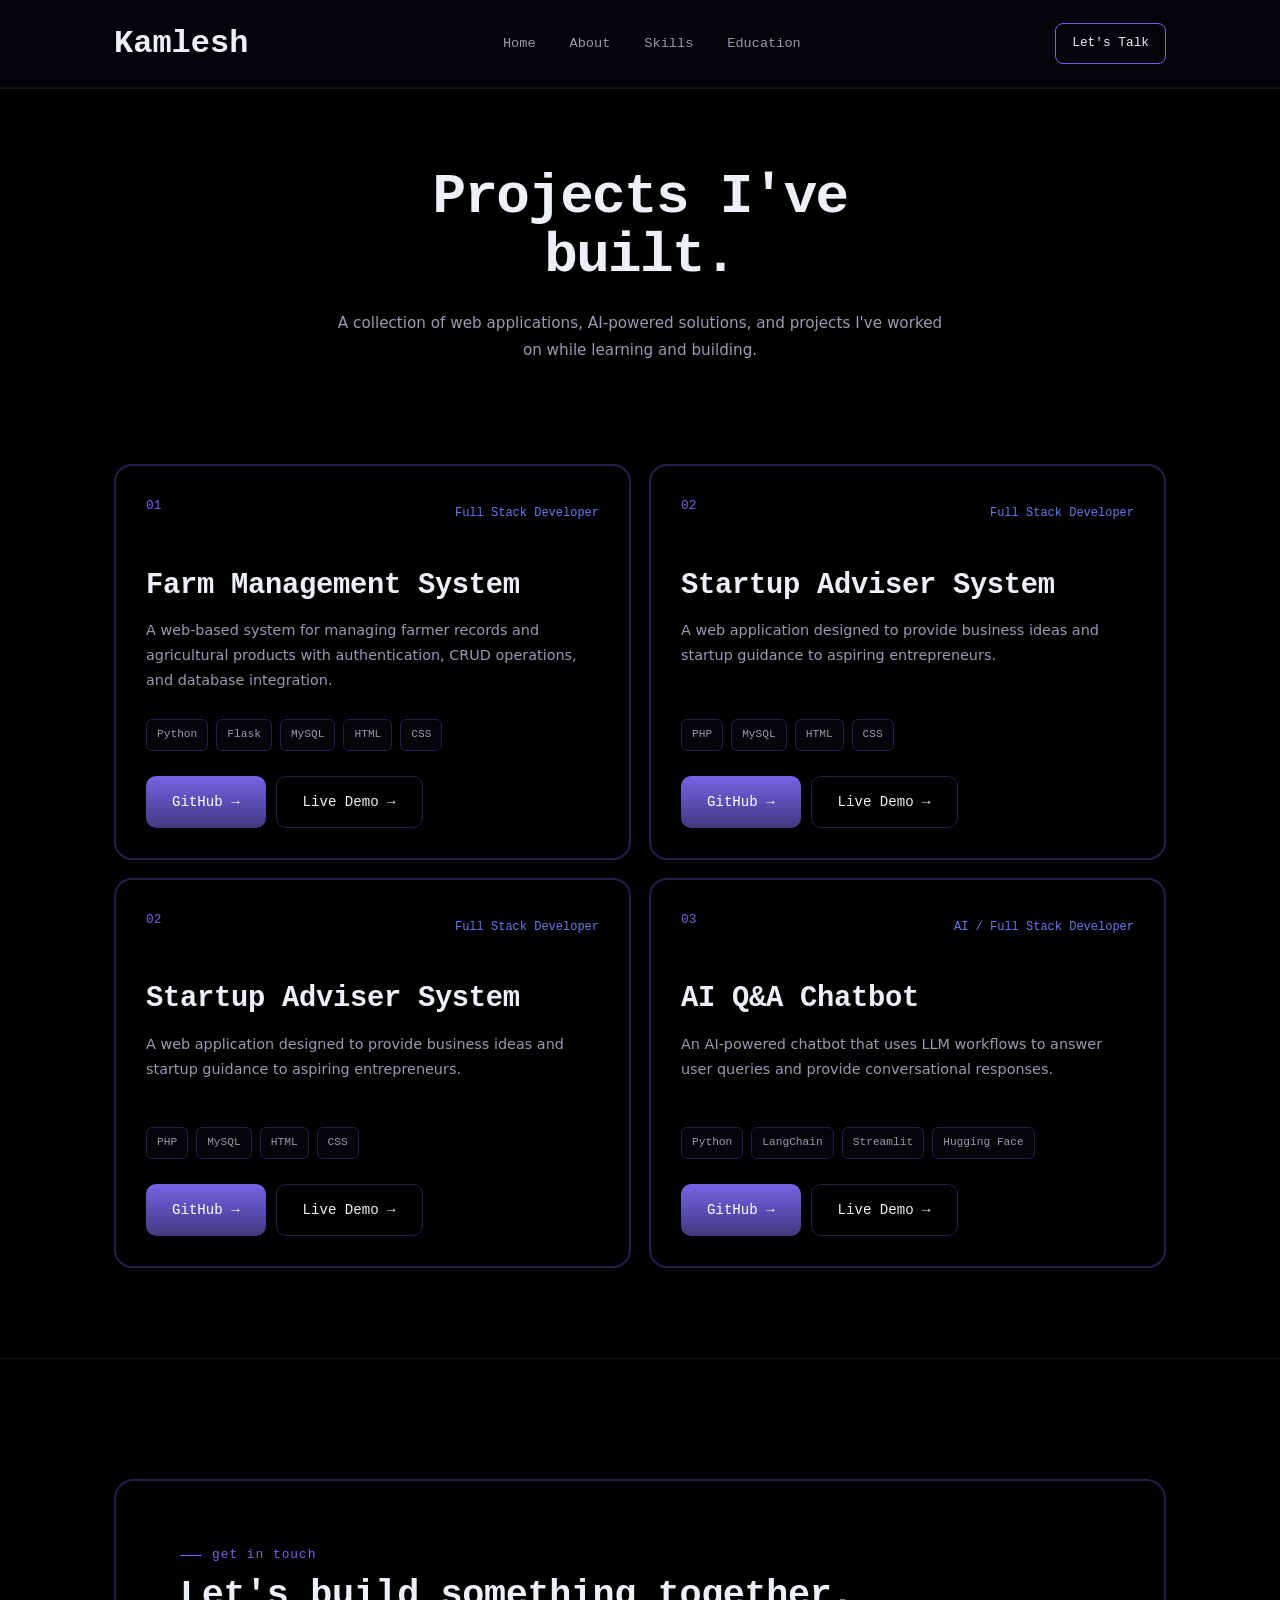
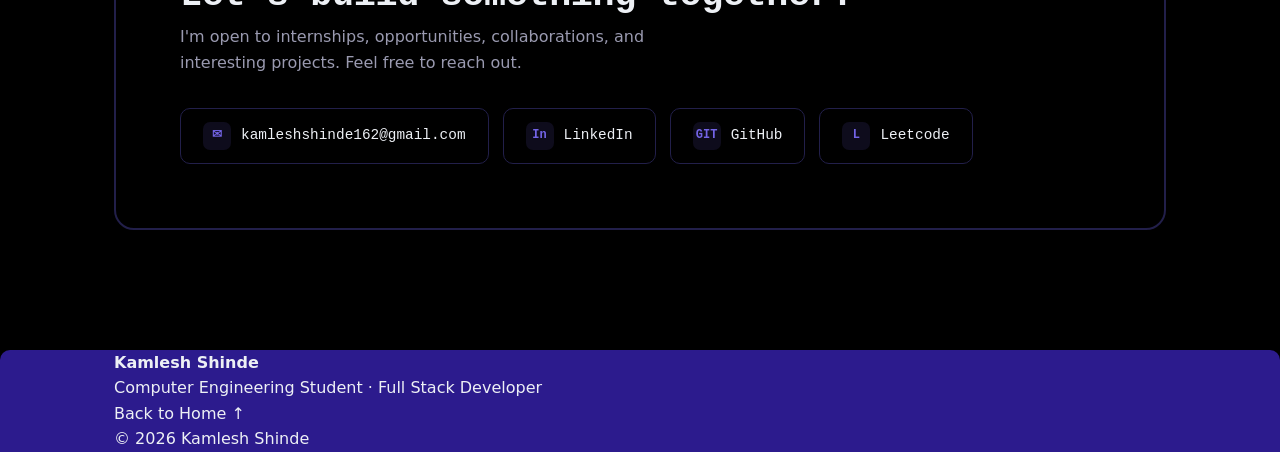
==== pro.html @ ec9d60f8 "make pro and advance" ====
<!DOCTYPE html>
<html lang="en">

<head>
    <meta charset="UTF-8">
    <meta name="viewport" content="width=device-width, initial-scale=1.0">
    <title>KS_Projects</title>
    <link rel="stylesheet" href="style.css">
    <link rel="shortcut icon" href="/img/arr.png" type="image/x-icon">
</head>

<body>
   <div class="cursor-dot"></div>
<div class="cursor-ring"></div>
<div class="scroll-progress"></div>

    <!-- ================= NAVBAR ================= -->

      <header>
    <div class="nav-inner">
        <a href="index.html" class="logo"> Kamlesh  </a>
      <nav>
        <ul>
          <li><a href="index.html">Home</a></li>
          <li><a href="index.html">About</a></li>
          <li><a href="index.html">Skills</a></li>
          <li><a href="index.html#education">Education</a></li>
        </ul>
      </nav>
      <a href="#contactpro" class="nav-cta">Let's Talk</a>
      <button class="menu-toggle">☰</button>
    </div>
  </header>
    <!-- ================= PROJECT PAGE ================= -->

    <main>

        <!-- Project Hero -->
        <section class="projects-hero">
            <div class="wrap">
                <h1>
                    Projects I've built.
                </h1>
                <p>
                    A collection of web applications,
                    AI-powered solutions, and projects
                    I've worked on while learning and building.
                </p>
            </div>
        </section>
        <!-- ================= PROJECTS ================= -->
        <section class="projects-page">
            <div class="wrap">
                <div class="projects-grid">
                    <!-- ================= PROJECT 01 ================= -->
                    <article class="project-box">
                        <div class="project-box-top">
                            <span class="project-number">
                                01
                            </span>
                            <span class="project-role">
                                Full Stack Developer
                            </span>
                        </div>
                        <div class="project-content">
                            <h2>
                                Farm Management System
                            </h2>
                            <p>
                                A web-based system for managing
                                farmer records and agricultural
                                products with authentication,
                                CRUD operations, and database
                                integration.
                            </p>
                        </div>
                        <div class="project-tech">
                            <span>Python</span>
                            <span>Flask</span>
                            <span>MySQL</span>
                            <span>HTML</span>
                            <span>CSS</span>
                        </div>
                        <div class="project-actions">
                            <a href="https://www.github.com/kamlesh-162/"
                               class="btn btn-primary">
                                GitHub →
                            </a>
                            <a href="#"
                               class="btn btn-ghost">
                                Live Demo →
                            </a>
                        </div>
                    </article>

                    <!-- ================= PROJECT 02 ================= -->

                    <article class="project-box">
                        <div class="project-box-top">
                            <span class="project-number">
                                02
                            </span>
                            <span class="project-role">
                                Full Stack Developer
                            </span>
                        </div>
                        <div class="project-content">
                            <h2>
                                Startup Adviser System
                            </h2>
                            <p>
                                A web application designed to
                                provide business ideas and startup
                                guidance to aspiring entrepreneurs.
                            </p>
                        </div>
                        <div class="project-tech">
                            <span>PHP</span>
                            <span>MySQL</span>
                            <span>HTML</span>
                            <span>CSS</span>
                        </div>
                        <div class="project-actions">
                            <a href="https://www.github.com/kamlesh-162/"
                               class="btn btn-primary">
                                GitHub →
                            </a>
                            <a href="#"
                               class="btn btn-ghost">
                                Live Demo →
                            </a>
                        </div>
                    </article>
                    <!-- ================= PROJECT 02 ================= -->

                    <article class="project-box">
                        <div class="project-box-top">
                            <span class="project-number">
                                02
                            </span>
                            <span class="project-role">
                                Full Stack Developer
                            </span>
                        </div>
                        <div class="project-content">
                            <h2>
                                Startup Adviser System
                            </h2>
                            <p>
                                A web application designed to
                                provide business ideas and startup
                                guidance to aspiring entrepreneurs.
                            </p>
                        </div>
                        <div class="project-tech">
                            <span>PHP</span>
                            <span>MySQL</span>
                            <span>HTML</span>
                            <span>CSS</span>
                        </div>
                        <div class="project-actions">
                            <a href="https://www.github.com/kamlesh-162/"
                               class="btn btn-primary">
                                GitHub →
                            </a>
                            <a href="#"
                               class="btn btn-ghost">
                                Live Demo →
                            </a>
                        </div>
                    </article>

                    <!-- ================= PROJECT 03 ================= -->

                    <article class="project-box project-box-wide">
                        <div class="project-box-top">
                            <span class="project-number">
                                03
                            </span>
                            <span class="project-role">
                                AI / Full Stack Developer
                            </span>
                        </div>
                        <div class="project-content">
                            <h2>
                                AI Q&amp;A Chatbot
                            </h2>
                            <p>
                                An AI-powered chatbot that uses
                                LLM workflows to answer user queries
                                and provide conversational responses.
                            </p>
                        </div>
                        <div class="project-tech">
                            <span>Python</span>
                            <span>LangChain</span>
                            <span>Streamlit</span>
                            <span>Hugging Face</span>
                        </div>
                        <div class="project-actions">
                            <a href="https://www.github.com/kamlesh-162/"
                               class="btn btn-primary">
                                GitHub →
                            </a>
                            <a href="#"
                               class="btn btn-ghost">
                                Live Demo →
                            </a>
                        </div>
                    </article>
                </div>
            </div>
        </section>
        <!-- ================= CTA ================= -->
        <!-- Main Get In Touch Section -->
<section class="section reveal" id="contactpro">
    <div class="wrap">
      <div class="contact-panel">
        <div>
          <span class="eyebrow">Get In Touch</span>
          <h2>Let's build something together.</h2>
          <p> I'm open to internships, opportunities, collaborations,
            and interesting projects. Feel free to reach out.</p>
        </div>
        <div class="contact-links">
          <a href="kamleshshinde162@gmail.com" class="contact-link"><span class="contact-icon">✉</span>kamleshshinde162@gmail.com</a>
          <a href="https://www.linkedin.com/in/kamlesh-shinde-57b35b283/" class="contact-link"> <span class="contact-icon">In</span>LinkedIn</a>
          <a href="https://www.github.com/kamlesh-162/" class="contact-link"> <span class="contact-icon">GIT</span>GitHub</a>
          <a href="https://www.leetcode.com/u/Kamlesh162/" class="contact-link"> <span class="contact-icon">L</span>Leetcode</a>
        </div>
      </div>
    </div>
  </section>

    </main>


    <!-- ================= FOOTER ================= -->

    <footer class="footer">

        <div class="wrap">

            <div class="footer-content">

                <div>

                    <strong>
                        Kamlesh Shinde
                    </strong>

                    <p>
                        Computer Engineering Student
                        · Full Stack Developer
                    </p>

                </div>

                <a href="index.html">
                    Back to Home ↑
                </a>

            </div>


            <div class="footer-bottom">

                © 2026 Kamlesh Shinde

            </div>

        </div>

    </footer>

 <script src="script.js"></script>
</body>

</html>
---- style.css ----
:root{
    --bg:#000000;
    --grey :01030980;

    --bg-panel:#0b0a24;
    --bg-panel-2:#0e0c2c;
    --indigo-deep:#191b40;
    --violet:#7364e6;
    --blue:#6b78f0;
    --cool:#3345ea;
    --text:#edf0f5;
    --text-muted:#9a9ab0;
    --border:#221f4a;
    --mono:'IBM Plex Mono', ui-monospace, monospace;
    --sans:'Inter', system-ui, sans-serif;
  }

  *{box-sizing:border-box; margin:0; padding:0;}
  html{scroll-behavior:smooth;}
  body{
    background:var(--bg);
    color:var(--text);
    font-family:var(--sans);
    line-height:1.6;
    overflow-x:hidden;
  }
  ::selection{background:var(--violet); color:#fff;}

  @media (prefers-reduced-motion: reduce){
    *{animation-duration:0.001ms !important; animation-iteration-count:1 !important; transition-duration:0.001ms !important; scroll-behavior:auto !important;}
  }

  a{color:inherit; text-decoration:none;}
  img{max-width:100%; display:block;}
  section{position:relative;}

  .wrap{
    max-width:1180px;
    margin:0 auto;
    padding-inline:clamp(20px,5vw,64px);
  }

  .eyebrow{
    font-family:var(--mono);
    font-size:0.8rem;
    letter-spacing:0.08em;
    color:var(--violet);
    display:flex;
    align-items:center;
    gap:10px;
    text-transform:lowercase;
  }
  .eyebrow::before{
    content:"";
    width:22px; height:1px;
    background:var(--violet);
    display:inline-block;
  }

  h1,h2,h3{
    font-family:var(--mono);
    font-weight:600;
    letter-spacing:-0.01em;
  }

  /* ---------- nav ---------- */
  header{
    position:fixed;
    top:0; left:0; right:0;
    z-index:100;
    backdrop-filter:blur(10px);
    background:rgba(5,5,16,0.6);
    border-bottom:2px solid rgba(255,255,255,0.06);
  }
  .nav-inner{
    max-width:1180px;
    margin:0 auto;
    padding:18px clamp(20px,5vw,64px);
    display:flex;
    align-items:center;
    justify-content:space-between;
  }
  .logo{
    font-family:var(--mono);
    font-weight:800;
    font-size:2rem;
    color:var(--text);
  }
  .logo span{color:var(--violet);}
  @media (max-width:720px){
    .logo{font-size:1.3rem;}
  }
  nav ul{
    display:flex;
    gap:clamp(16px,3vw,34px);
    list-style:none;
    font-family:var(--mono);
    font-size:0.85rem;
    color:var(--text-muted);
  }
  nav ul a:hover{color:var(--text);}
  nav ul li::before{content:"";}
  .nav-cta{
    font-family:var(--mono);
    font-size:0.8rem;
    padding:9px 16px;
    border:1px solid var(--violet);
    border-radius:8px;
    color:var(--text);
    transition:background .2s ease;
  }
  .nav-cta:hover{background:rgba(115,100,230,0.15);}
  
  .menu-toggle{
    display:none;
    background:none;
    border:none;
    color:var(--text);
    font-size:1.5rem;
    cursor:pointer;
  }

  @media (max-width:720px){
    .menu-toggle{display:block;}
    nav ul{
      position:absolute;
      top:100%;
      left:0;
      right:0;
      background:var(--bg-panel);
      flex-direction:column;
      align-items:center;
      padding:20px 0;
      gap:20px;
      border-bottom:1px solid var(--border);
      clip-path:polygon(0 0, 100% 0, 100% 0, 0 0);
      transition:clip-path 0.3s ease;
    }
    nav ul.active{
      clip-path:polygon(0 0, 100% 0, 100% 100%, 0 100%);
    }
  }

  /* ---------- hero ---------- */
  .hero{
    position:relative;
    min-height:100svh;
    display:flex;
    justify-content: center;
    align-items:center;
    overflow:hidden;
    padding:90px 10px 40px;
    isolation: isolate;
  }

  .hero-fade{
    position:absolute;
    inset: 0;
    background:
      linear-gradient(180deg, rgba(0,0,0,1) 0%, rgba(0,0,0,0.85) 25%, rgba(0,0,0,0.5) 45%, rgba(0,0,0,0.1) 65%, rgba(0,0,0,0.35) 100%),
      radial-gradient(60% 45% at 50% 100%, rgba(0,0,0,0.25), transparent 70%);
    z-index:-2;
  }
  .hero .wrap{
    position:relative;
    z-index:1;
    width:min(900px,90%);
    min-height: calc(100svh - 130px);
    display:flex;
    flex-direction:column;
    align-items:center;
    text-align: center;
  }
  .hero-tag{
    font-family:var(--mono);
    font-weight: 600;
    font-size:1rem;
    color:var(--blue);
    letter-spacing:0.08em;
    margin-bottom:15px;
    margin-top:10px;
    
  }
   .cursor{
    display:inline-block;
    width:7px; height:1em;
    background:var(--violet);
    margin-left:2px;
    vertical-align:middle;
    animation:blink 1s steps(1) infinite;
  }
  @keyframes blink{50%{opacity:0;}}

  .hero h1{
    font-size: clamp(2.6rem,6vw,3.8rem);
    line-height:1.1;
    color:#fff;
    margin-bottom:24px;
    font-family:var(--mono);
  }
  .hero-role{
    max-width:650px;
    color:var(--text-muted);
    font-size:1rem;
    line-height:1.8;
  }
  .hero-role strong{color:var(--text); font-weight:600;}
  .hero-desc{
    margin:2px auto 0;
    max-width:46ch;
    color:var(--text-muted);
    font-size:1rem;
  }

  /* Illustration */

  .hero-art{
    position:relative;
    z-index:-1;
    margin:-140px 0px -60px;
    max-width:100%;
  }

  .hero-art img{
    display:block;
    width:100%;
    max-width:1300px;
    height:auto;
    margin:0 auto;
    animation:float 7s ease-in-out infinite;
  }
  @keyframes float{
    0%{ transform:translateY(0); }
    50%{ transform:translateY(-15px); }
    100%{ transform:translateY(0); }
  }
  .hero-actions{
    display:flex;
    justify-content:center;
    gap:24px;
    flex-wrap:wrap;
    margin-top: 40px;
  }
  .btn{
    font-family:var(--mono);
    font-size:0.88rem;
    padding:14px 26px;
    border-radius:10px;
    display:inline-flex;
    align-items:center;
    gap:8px;
    transition:opacity .2s ease, transform .2s ease;
  }
  .btn:hover{transform:translateY(-2px);}
  .btn-primary{
    background:linear-gradient(180deg, var(--violet) 0%, #403880 100%);
    color:#fff;
    display:flex;
  }
  .btn-ghost{
    border:1px solid var(--border);
    color:var(--text);
  }
  .btn-ghost:hover{border-color:var(--violet);}

  .scroll-cue{
    position:absolute;
    bottom:3px;
    left:50%;
    transform:translateX(-50%);
    z-index:2;
    font-family:var(--mono);
    font-size:0.72rem;
    color:var(--text-muted);
    display:flex;
    flex-direction:column;
    align-items:center;
    gap:2px;
  }
  .scroll-cue .line{
    width:1px; height:10px;
    background:linear-gradient(var(--violet), transparent);
  }

  @media(max-width:1024px){
    .hero-tag{
      font-size:1rem;
      margin-bottom:15px;
      margin-top:0px;
      
    }
    .hero h1{
      font-size:3.4rem;
    }
    .hero-art{
      margin:-90px 0 -40px;
    }
    .hero-art img{
      max-width:460px;
    }
  }

  /* ================= MOBILE ================= */

  @media(max-width:764px){
    .hero{
      padding-top:90px;
      padding-bottom:60px;
    }
    .hero h1{
      font-size:2.5rem;
    }
    .hero-tag{
      font-weight: 200;
    }
    .hero-role{
      font-size:1rem;
      max-width:100%;
      overflow:hidden;
    }
    .hero-desc{
      font-size:1rem;
      text-align: center;
    }
    .hero-art{
      margin:20px 0;
    }
    .hero-art img{
      max-width:340px;
    }
    .hero-actions{
      width:100%;
      flex-direction:column;
      gap:14px;
      margin-top: 20px;
    }
    .btn{
      width:100%;
      text-align:center;
    }
    .scroll-cue{
      bottom:8px;
    }
    .scroll-cue .line{
      width:1px; height:20px;
    }
  }

  /* ---------- section shell ---------- */
  .section{
    padding:clamp(70px,10vw,120px) 0;
    border-top:1px solid rgba(255,255,255,0.06);
  }
  .section-head{
    display:flex;
    justify-content:space-between;
    align-items:flex-end;
    gap:24px;
    margin-bottom:48px;
    flex-wrap:wrap;
  }
  .section-title{
    font-size:clamp(1.6rem,3.6vw,2.3rem);
    margin-top:10px;
  }
  .section-note{
    max-width:34ch;
    color:var(--text-muted);
    font-size:0.92rem;
  }

  /* ---------- about ---------- */
  .about-grid{
    display:grid;
    grid-template-columns:0.9fr 1.1fr;
    gap:clamp(30px,6vw,80px);
  }
  @media (max-width:800px){ .about-grid{grid-template-columns:1fr;} }

  .about-copy p{color:var(--text-muted); margin-bottom:16px; font-size:1rem;}
  .about-copy strong{color:var(--text); font-weight:600;}

  .stat-card{
    background:rgba(31, 31, 36, 0.774);
    border:1px solid var(--border);
    border-radius:14px;
    padding:22px 24px;
    margin-bottom:14px;
  }
  .stat-card .num{
    font-family:var(--mono);
    font-size:2rem;
    color:var(--violet);
    font-weight:600;
  }
  .stat-card .label{
    font-size:0.85rem;
    color:var(--text);
    margin-top:4px;
  }
  .badge{
    display:inline-flex;
    align-items:center;
    gap:8px;
    font-family:var(--mono);
    font-size:0.78rem;
    color:var(--blue);
    border:1px solid var(--border);
    padding:8px 14px;
    border-radius:999px;
    margin-top:8px;
  }
  .badge::before{content:"✓"; color:var(--violet);}

  /* ---------- skills ---------- */
  .skills-grid{
    display:grid;
    grid-template-columns:repeat(auto-fit,minmax(230px,1fr));
    gap:18px;
    background:transparent;
    /* border:1px solid var(--border); */
    border-radius:0;
    overflow:visible;
  }
  .skill-cell{
    /* background:var(--bg-panel); */
    border: 1px solid var(--border);
    border-radius: 16px;

    padding: 26px 24px;
    transition:  transform .25s ease,
                 border-color .25s ease,
                 background .25s ease;
  }
  .skill-cell:hover {
    transform: translateY(-3px);

    border-color: var(--violet);
    background:
        radial-gradient(
            circle at 90% 20%,
            rgba(115,100,230,0.08),
            transparent 55%
        ),
        var(--bg-panel);
}


.skill-card-top {
    display: flex;
    align-items: center;
    justify-content: space-between;
    margin-bottom: 24px;
}


.skill-number {
    font-family: var(--mono);
    font-size: .72rem;
    color: var(--text-muted);
}



.skill-icon {
    width: 38px;
    height: 38px;
    display: flex;
    align-items: center;
    justify-content: center;
    border-radius: 9px;
    border: 2px solid var(--border);
    background: rgba(70, 50, 223, 0.808);
    color: var(--text);
    font-family: var(--mono);
    font-size: .75rem;
    transition:
        transform .25s ease,
        background .25s ease;
}

.skill-cell:hover .skill-icon {
    transform: rotate(-10deg) scale(1.05);
    /* background: rgba(115,100,230,.14); */
}

  .skill-cell h3{
    font-size:0.78rem;
    letter-spacing:0.08em;
    text-transform:uppercase;
    color:var(--text);
    font-weight:500;
    margin-bottom:16px;
  }
  .tag-row{
    display:flex;
    flex-wrap:wrap;
    gap:8px;
  }
  .tag{
    font-family:var(--mono);
    font-size:0.82rem;
    color:var(--text);
    border:1px solid var(--border);
    background:rgba(115,100,230,0.06);
    padding:6px 12px;
    border-radius:8px;
     transition:
        border-color .2s ease,
        background .2s ease,
        transform .2s ease;
  }
  .tag:hover {
    border-color: var(--violet);

    background: rgba(115,100,230,0.12);

    transform: translateY(-2px);
}
@media (max-width: 600px) {

    .skills-grid {
        grid-template-columns: 1fr;
          gap: 14px;
    }

    .skill-cell {
        padding: 22px 20px;
    }

    .tag {
        font-size: 0.75rem;
        padding: 6px 10px;
    }

}
  /* ---------- projects ---------- */
  .project-list{display:flex; flex-direction:column; gap: 18px;}
  .project{
    display:grid;
    grid-template-columns:70px 1.1fr 1.4fr;
    gap:28px;
    padding:34px 0;
    border-top:1px solid var(--border);
    border-radius: 16px;
    align-items:start;
     transition:
        transform .25s ease,
        border-color .25s ease,
        background .25s ease;
  }
  .project:hover {
    transform: translateY(-4px);
    border-color: var(--violet);
    background:
        radial-gradient(
            circle at 90% 20%,
            rgba(115,100,230,0.08),
            transparent 55%
        ),
        var(--bg-panel);
}

  .project-index{
    font-family:var(--mono);
    color:var(--violet);
    font-size:0.85rem;
    padding-top:4px;
  }
  .project-title{
    font-size:1.2rem;
    font-family:var(--mono);
    font-weight:600;
  }
  .project-role{
    margin-top:8px;
    font-size:0.85rem;
    color:var(--blue);
    font-family:var(--mono);
  }
  .project-desc{color:var(--text-muted); font-size:0.95rem; line-height :1.6;}
  .project-stack{
    margin-top:14px;
    display:flex;
    flex-wrap:wrap;
    gap:8px;
  }
  .project-stack span{
    font-family:var(--mono);
    font-size:0.72rem;
    color:var(--text-muted);
    border:1px solid var(--border);
    padding:5px 10px;
    border-radius:6px;
  }
  .projects-more {
    display: flex;
    justify-content: center;
    margin-top: 32px;
}

.view-all-projects {
    display: inline-flex;
    align-items: center;
    justify-content: center;
    padding: 12px 22px;
    border: 1px solid var(--border);
    border-radius: 10px;
    font-family: var(--mono);
    font-size: 0.82rem;
    color: var(--text-muted);
    transition:
        transform .2s ease,
        border-color .2s ease,
        color .2s ease,
        background .2s ease;
}

.view-all-projects:hover {
    transform: translateY(-2px);
    border-color: var(--violet);
    color: var(--text);
    background: rgba(115, 100, 230, 0.08);
}
  /* Mobile */

@media (max-width: 800px) {
    .project {
        grid-template-columns: 1fr;
        gap: 12px;
        padding: 26px 20px;
    }
    .project-index {
        font-size: 0.75rem;
    }
    .project-title {
        font-size: 1.05rem;
    }
    .project-role {
        font-size: 0.78rem;
    }
    .project-desc {
        font-size: 0.88rem;
        line-height: 1.6;
    }
}

  /* ---------- timeline (education) ---------- */
  .edu{
    display:grid;
    grid-template-columns:1fr;
    gap:0;
  }
  .edu-row{
    display:grid;
    grid-template-columns:160px 1fr;
    gap:24px;
    padding:22px 0;
    border-top:1px solid var(--border);
  
  }
  .edu .edu-what{
    padding-left: 10px;
      transition:
        transform .2s ease,
        border-color .2s ease,
        background .2s ease;
  }
  .edu-what:hover {
    border-color: var(--violet);
    border-radius: 30px;
    transform: translateY(-4px);
}
.edu-result{
    display:inline-block;
    margin-top:10px;

    font-family:var(--mono);
    font-size:0.78rem;

    color:var(--text);

    padding:6px 10px;
    border-radius:6px;

    background:rgba(115,100,230,0.08);
}
  .edu-row:last-child{border-bottom:1px solid var(--border);}
  @media (max-width:700px){ .edu-row{grid-template-columns:1fr; gap:6px;} }
  .edu-date{font-family:var(--mono); color:var(--text-muted); font-size:0.85rem;}
  .edu-what h3{font-family:var(--sans); font-size:1.05rem; font-weight:600;}
  .edu-what p{color:var(--text-muted); font-size:0.92rem; margin-top:6px;}

  /* ---------- contact ---------- */
  .contact-panel{
    /* background:radial-gradient(circle at 30% 20%, rgba(115,100,230,0.18), transparent 60%), var(#0000EE); */
    border:2px solid var(--border);
    border-radius:20px;
    padding:clamp(34px,6vw,64px);
    display:flex;
    flex-direction:column;
    gap:26px;
  }
  .contact-panel h2{font-size:clamp(1.6rem,3.6vw,2.3rem);}
  .contact-panel p{color:var(--text-muted); max-width:52ch;}
  .contact-links{
    display:flex;
    flex-wrap:wrap;
    gap:14px;
    margin-top:6px;
  }
  .contact-link{
    font-family:var(--mono);
    font-size:0.9rem;
    padding:13px 22px;
    border-radius:10px;
    border:1px solid var(--border);
    display:flex;
    align-items:center;
    gap:10px;
     transition:
        transform .2s ease,
        border-color .2s ease,
        background .2s ease;
  }
  .contact-icon{
   width: 28px;
    height: 28px;
    display: flex;
    align-items: center;
    justify-content: center;
    border-radius: 7px;
    background: rgba(115,100,230,0.12);
    color: var(--violet);
    font-family: var(--mono);
    font-size: .75rem;
    font-weight: 600;
  }
.contact-link:hover {
    border-color: var(--violet);

    background: rgba(115,100,230,0.08);

    transform: translateY(-2px);
}

  footer{
  
    background-color:rgb(44, 27, 141);
    
    border-radius: 10px 10px 0px 0px ;
  }
  .foot{
     padding:28px clamp(160px,5vw,4px) 40px;
    display:flex;
    justify-content:space-between;
    flex-wrap:wrap;
    gap:12px;
    font-family:var(--mono);
    font-size:0.78rem;
    color:var(--text);
    /* max-width:1180px; */
    margin:0 auto;
  }
 @media (max-width:720px){
    .foot{
       padding:28px clamp(60px,5vw,4px) 40px;
    }
  }

  /* ---------- animations ---------- */
  .reveal{
    opacity:0;
    transform:translateY(30px);
    transition:all 0.8s cubic-bezier(0.5, 0, 0, 1);
  }
  .reveal.active{
    opacity:1;
    transform:translateY(0);
  }

/* =========================================================
   PROJECTS PAGE
   ========================================================= */


/* ================= PROJECT HERO ================= */

.projects-hero {
    padding: 150px 20px 80px;
    text-align: center;
}
.projects-hero .wrap {
    max-width: 750px;
    margin: 0 auto;
}
.projects-hero h1 {
    margin-top: 18px;
    font-size: clamp(2.5rem, 6vw, 3.5rem);
    line-height: 1.05;
    letter-spacing: -0.03em;
}
.projects-hero p {
    max-width: 620px;
    margin: 24px auto 0;
    color: var(--text-muted);
    font-size: 0.95rem;
    line-height: 1.8;
}


/* ================= PROJECT SECTION ================= */

.projects-page {
    padding: 20px 20px 90px;
}


/* ================= PROJECT GRID ================= */

.projects-grid {
    display: grid;
    grid-template-columns: repeat(2, minmax(0, 1fr));
    gap: 18px;
}


/* ================= PROJECT BOX ================= */

.project-box {
    display: flex;
    flex-direction: column;
    min-height: 390px;
    padding: 30px;
    border: 2px solid var(--border);
    border-radius: 18px;
   
    transition:
        transform 0.25s ease,
        border-color 0.25s ease,
        background 0.25s ease;
}


/* Hover */

.project-box:hover {

    transform: translateY(-5px);
    border-color: var(--violet);
    background:
        radial-gradient(
            circle at 90% 0%,
            rgba(41, 41, 41, 0.945),
            transparent 50%
        ),
        #000000;
}

/* ================= PROJECT TOP ================= */

.project-box-top {
    display: flex;
    align-items: flex-start;
    justify-content: space-between;
    gap: 20px;
}
.project-number {
    font-family: var(--mono);
    font-size: 0.8rem;
    color: var(--violet);
}
.project-role {
    font-family: var(--mono);
    font-size: 0.75rem;
    color: var(--blue);
    text-align: right;
}


/* ================= PROJECT CONTENT ================= */

.project-content {
    margin-top: 45px;
    flex: 1;
}
.project-content h2 {
    margin: 0;
    font-size: clamp(1.4rem, 2.5vw, 1.8rem);
    line-height: 1.2;
}
.project-content p {
    max-width: 65ch;
    margin-top: 15px;
    color: var(--text-muted);
    font-size: 0.9rem;
    line-height: 1.75;
}

/* ================= TECHNOLOGIES ================= */

.project-tech {
    display: flex;
    flex-wrap: wrap;
    gap: 8px;
    margin-top: 25px;
}
.project-tech span {
    padding: 6px 10px;
    border: 1px solid var(--border);
    border-radius: 6px;
    background: rgba(115, 100, 230, 0.04);
    color: var(--text-muted);
    font-family: var(--mono);
    font-size: 0.7rem;
    transition:
        border-color 0.2s ease,
        color 0.2s ease,
        background 0.2s ease;
}
.project-tech span:hover {
    color: var(--text);
    border-color: var(--violet);
    background: rgba(115, 100, 230, 0.08);
}


/* ================= PROJECT BUTTONS ================= */

.project-actions {
    display: flex;
    flex-wrap: wrap;
    gap: 10px;
    margin-top: 25px;
}
/* ================= CTA ================= */
.projects-cta {
    padding: 100px 20px;
    text-align: center;
}
.projects-cta .wrap {
    max-width: 700px;
    margin: 0 auto;
}
.projects-cta h2 {
    margin: 18px 0 30px;
    font-size: clamp(2rem, 4vw, 3rem);
    line-height: 1.2;
}
/* ================= MOBILE ================= */
@media (max-width: 800px) {
    .projects-hero {
        padding: 120px 20px 60px;
    }
    .projects-hero h1 {
        font-size: 2.5rem;
    }
    .projects-hero p {
        font-size: 0.88rem;
        line-height: 1.7;
    }
    .projects-page {
        padding: 10px 16px 60px;
    }
    .projects-grid {
        grid-template-columns: 1fr;
        gap: 14px;
    }
    .project-box {
        min-height: auto;
        padding: 23px;
    }
    .project-box-wide {
        grid-column: auto;
    }
    .project-box-top {
        gap: 12px;
    }
    .project-role {
        font-size: 0.68rem;
    }
    .project-content {
        margin-top: 32px;
    }
    .project-content h2 {
        font-size: 1.3rem;
    }
    .project-content p {
        font-size: 0.86rem;
        line-height: 1.7;
    }
    .project-actions {
        flex-direction: column;
    }
    .project-actions .btn {
        width: 100%;
        justify-content: center;
    }
    .projects-cta {
        padding: 75px 20px;
    }
}


/* ================= CURSOR FOLLOW ================= */

.cursor-dot,
.cursor-ring {
    position: fixed;
    top: 0;
    left: 0;
    pointer-events: none;
    z-index: 9999;
    transform: translate(-50%, -50%);
    opacity: 0;
    transition: opacity .2s ease;
}
/* Small center dot */
.cursor-dot {
    width: 6px;
    height: 6px;
    border-radius: 50%;
    background: var(--violet);
}
/* Outer ring */
.cursor-ring {
    width: 32px;
    height: 32px;
    border: 1px solid var(--text);
    border-radius: 50%;
    background-color: #9a9ab044;
    transition:
        width .25s ease,
        height .25s ease,
        border-color .25s ease,
        opacity .2s ease;
}


/* Hide on touch devices */

@media (hover: none) {

    .cursor-dot,
    .cursor-ring {
        display: none;
    }

}
/* ================= SCROLL PROGRESS ================= */

.scroll-progress {
    position: fixed;
    top: 0;
    left: 0;
    width: 0%;
    height: 2px;
    background: var(--violet);
    z-index: 10000;
    box-shadow: 0 0 10px rgba(115, 100, 230, 0.7);
    transition: width 0.05s linear;
}
/* ================= MAGNETIC BUTTON ================= */

.btn {
    transition:
        transform 0.25s ease,
        border-color 0.2s ease,
        background 0.2s ease;
}
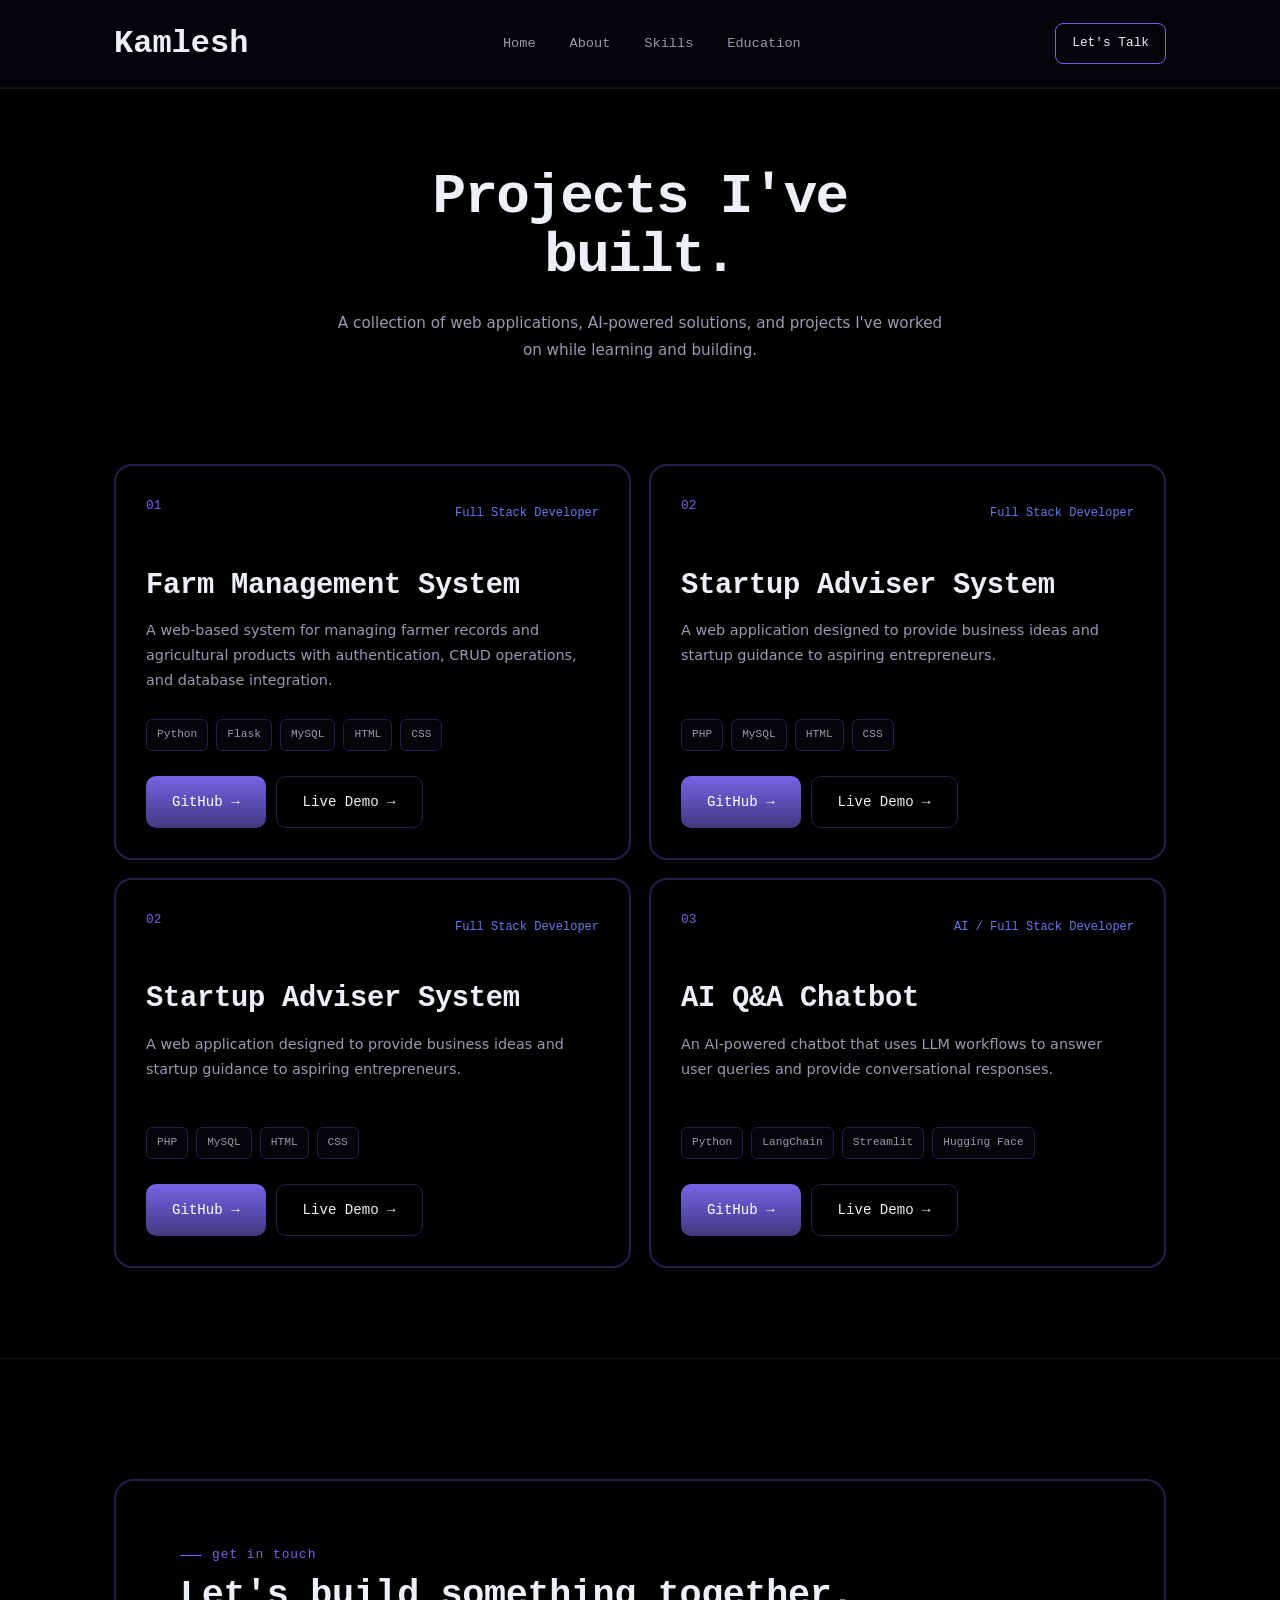
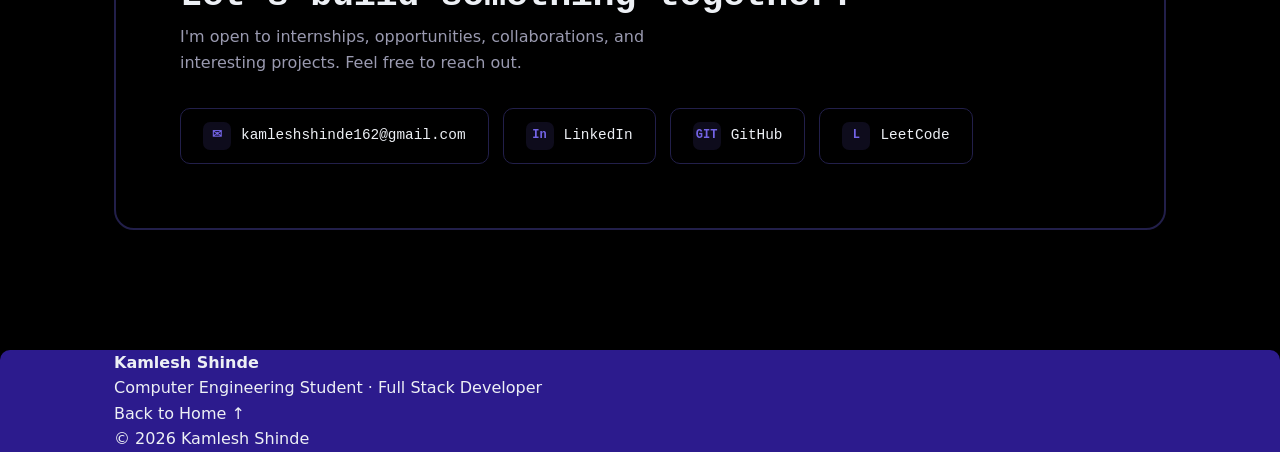
==== commit 776fbd81: "make g mail section responsive" ====
--- a/pro.html
+++ b/pro.html
@@ -222,12 +222,55 @@
           <p> I'm open to internships, opportunities, collaborations,
             and interesting projects. Feel free to reach out.</p>
         </div>
-        <div class="contact-links">
-          <a href="kamleshshinde162@gmail.com" class="contact-link"><span class="contact-icon">✉</span>kamleshshinde162@gmail.com</a>
-          <a href="https://www.linkedin.com/in/kamlesh-shinde-57b35b283/" class="contact-link"> <span class="contact-icon">In</span>LinkedIn</a>
-          <a href="https://www.github.com/kamlesh-162/" class="contact-link"> <span class="contact-icon">GIT</span>GitHub</a>
-          <a href="https://www.leetcode.com/u/Kamlesh162/" class="contact-link"> <span class="contact-icon">L</span>Leetcode</a>
-        </div>
+       <div class="contact-links">
+
+    <!-- Gmail -->
+    <a href="mailto:kamleshshinde162@gmail.com" class="contact-link">
+        <span class="contact-icon">✉</span>
+
+        <span class="email-desktop">
+            kamleshshinde162@gmail.com
+        </span>
+
+        <span class="email-mobile">
+            Gmail
+        </span>
+    </a>
+
+
+    <!-- LinkedIn -->
+    <a
+        href="https://www.linkedin.com/in/kamlesh-shinde-57b35b283/"
+        class="contact-link"
+        target="_blank"
+    >
+        <span class="contact-icon">In</span>
+        LinkedIn
+    </a>
+
+
+    <!-- GitHub -->
+    <a
+        href="https://github.com/kamlesh-162/"
+        class="contact-link"
+        target="_blank"
+    >
+        <span class="contact-icon">GIT</span>
+        GitHub
+    </a>
+
+
+    <!-- LeetCode -->
+    <a
+        href="https://leetcode.com/u/Kamlesh162/"
+        class="contact-link"
+        target="_blank"
+    >
+        <span class="contact-icon">L</span>
+        LeetCode
+    </a>
+
+</div>
       </div>
     </div>
   </section>
--- a/style.css
+++ b/style.css
@@ -736,6 +736,17 @@
     font-size: .75rem;
     font-weight: 600;
   }
+  .email-mobile {
+    display: none;
+}
+@media (max-width: 450px) {
+    .email-desktop {
+        display: none;
+    }
+    .email-mobile {
+        display: block;
+    }
+}
 .contact-link:hover {
     border-color: var(--violet);
 
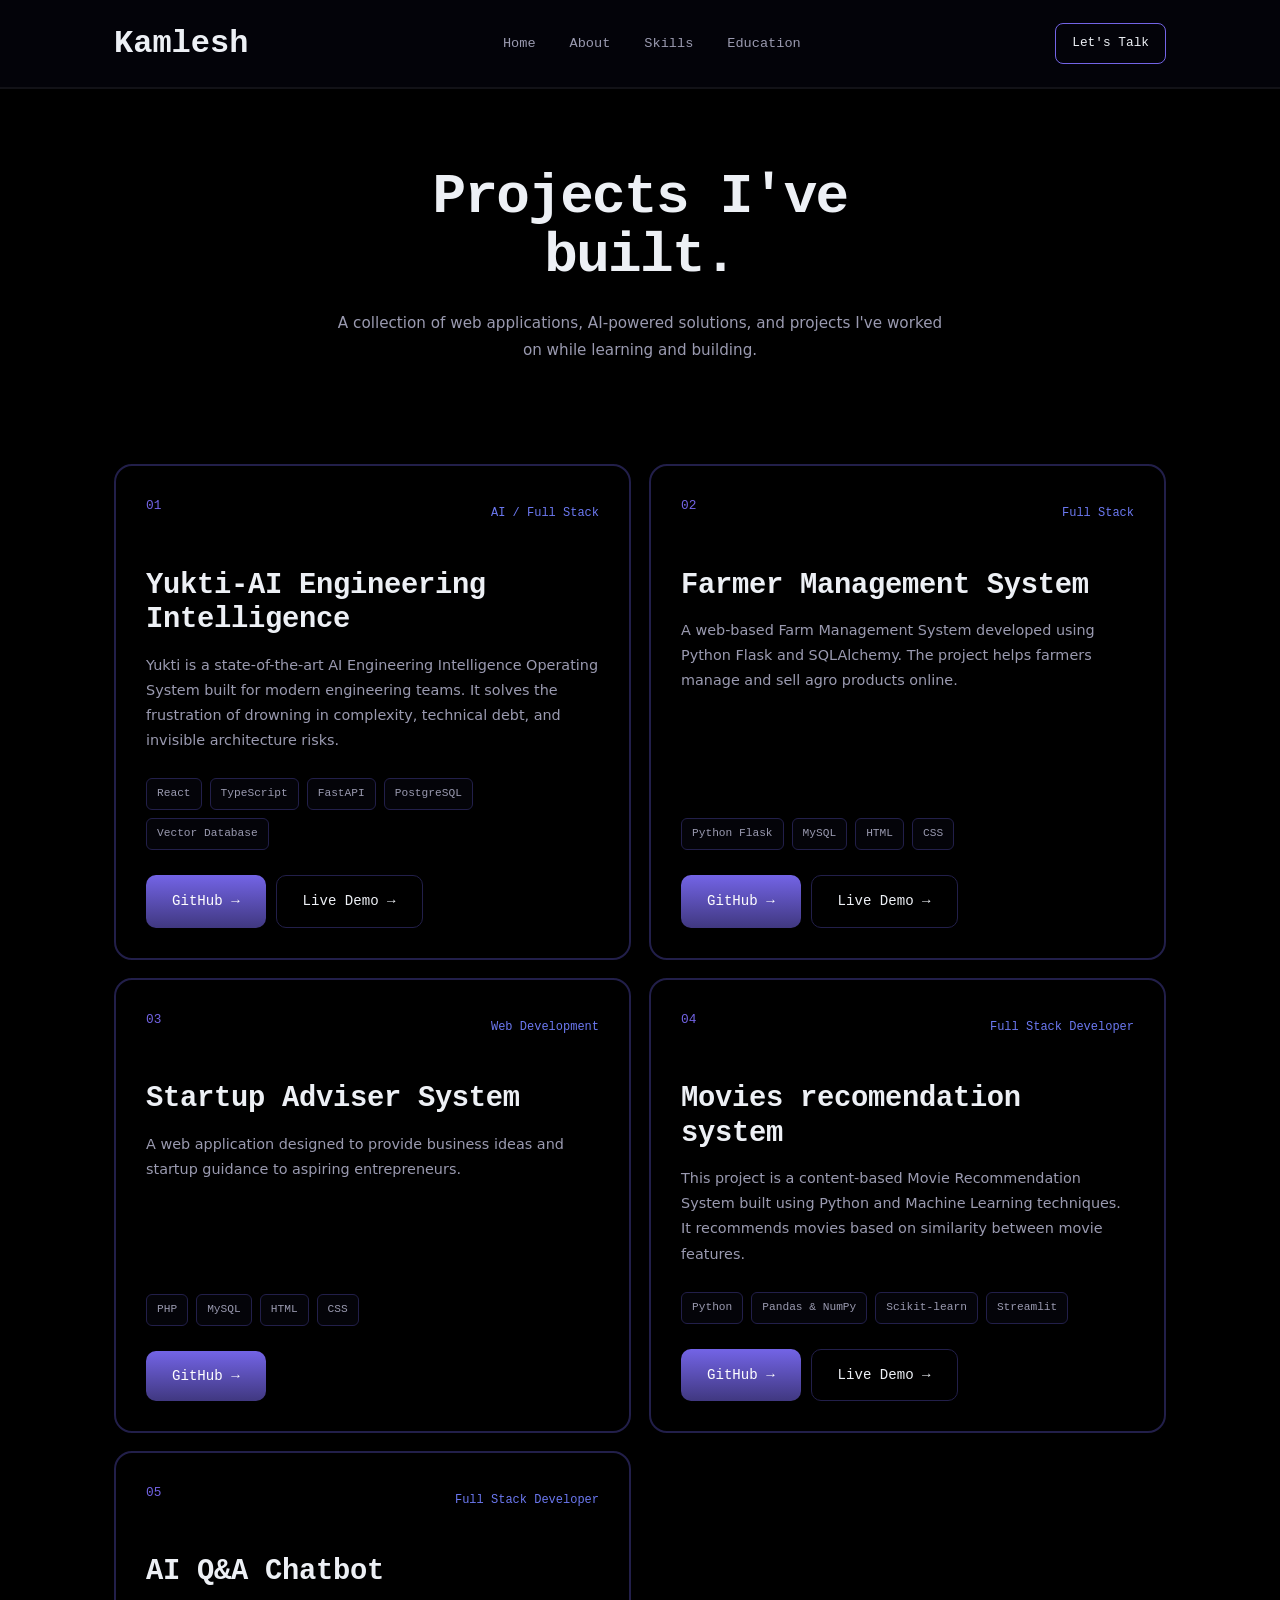
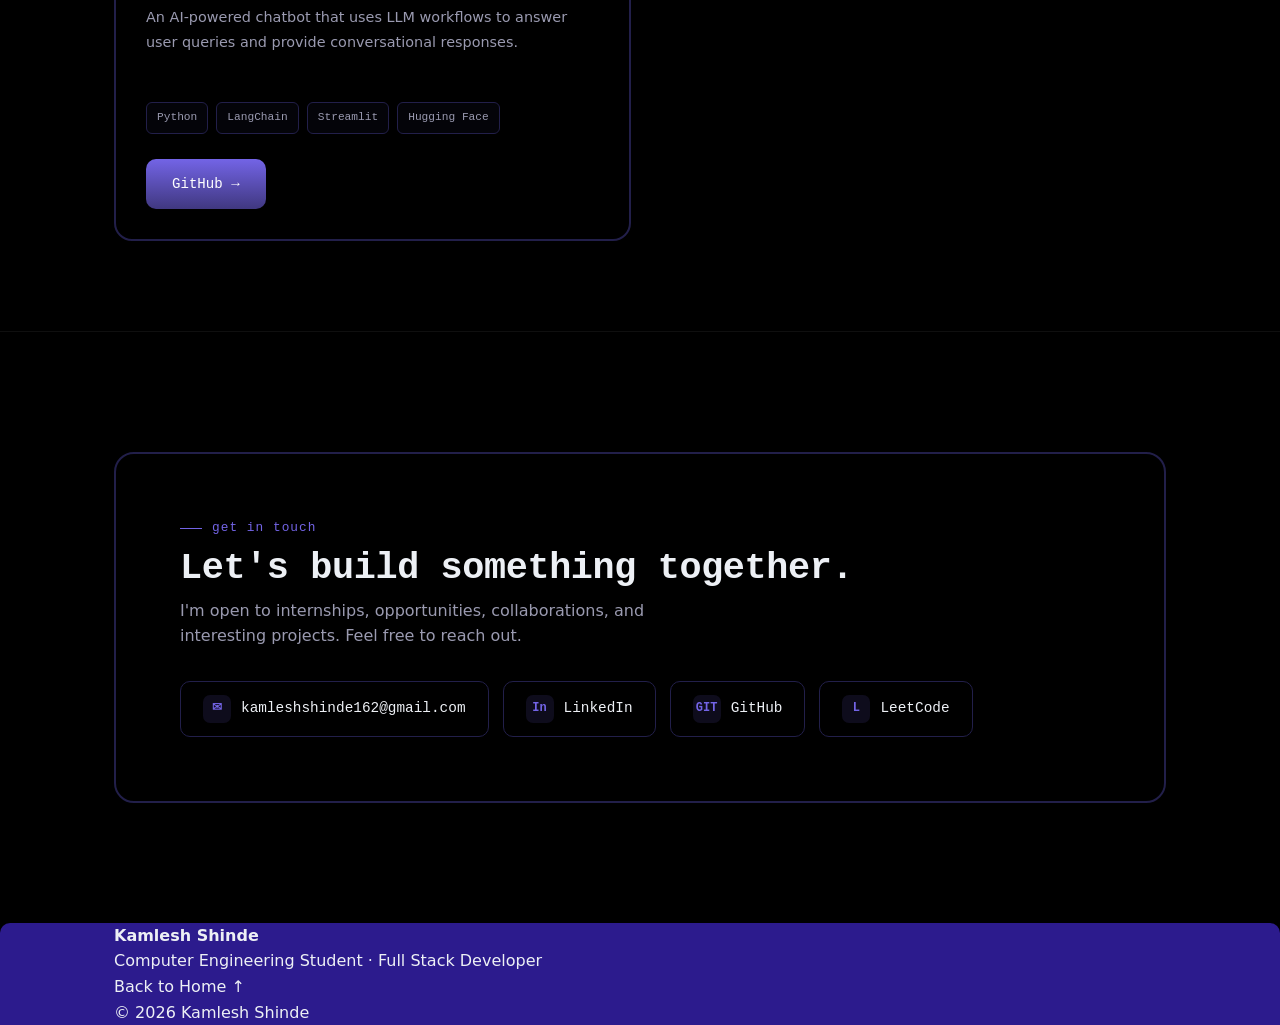
==== commit b7964c96: "abbr tags" ====
--- a/pro.html
+++ b/pro.html
@@ -59,49 +59,88 @@
                                 01
                             </span>
                             <span class="project-role">
-                                Full Stack Developer
-                            </span>
-                        </div>
-                        <div class="project-content">
-                            <h2>
-                                Farm Management System
-                            </h2>
-                            <p>
-                                A web-based system for managing
-                                farmer records and agricultural
-                                products with authentication,
-                                CRUD operations, and database
-                                integration.
-                            </p>
-                        </div>
-                        <div class="project-tech">
-                            <span>Python</span>
-                            <span>Flask</span>
+                                AI / Full Stack 
+                            </span>
+                        </div>
+                        <div class="project-content">
+                            <h2>
+                              <strong> Yukti</strong>-AI Engineering Intelligence
+                            </h2>
+                            <p>
+                                Yukti is a state-of-the-art AI Engineering 
+                                Intelligence Operating System built for modern
+                                 engineering teams. It solves the frustration 
+                                 of drowning in complexity, technical debt, 
+                                 and invisible architecture risks.
+                            </p>
+                        </div>
+                        <div class="project-tech">
+                            <span>React</span>
+                            <span>TypeScript</span>
+                            <span>FastAPI</span>
+                            <span>PostgreSQL</span>
+                            <span>Vector Database</span>
+                        </div>
+                        <div class="project-actions">
+                            <a href="https://github.com/optimusprimeleader345/Yukti.git"
+                               class="btn btn-primary">
+                                GitHub →
+                            </a>
+                            <a href="https://yukti-pi.vercel.app/"
+                               class="btn btn-ghost">
+                                Live Demo →
+                            </a>
+                        </div>
+                    </article>
+
+                    <!-- ================= PROJECT 02 ================= -->
+
+                    <article class="project-box">
+                        <div class="project-box-top">
+                            <span class="project-number">
+                                02
+                            </span>
+                            <span class="project-role">
+                                Full Stack 
+                            </span>
+                        </div>
+                        <div class="project-content">
+                            <h2>
+                                Farmer Management System
+                            </h2>
+                            <p>
+                              A web-based Farm Management System
+                               developed using Python
+                               Flask and SQLAlchemy. The project helps farmers 
+                               manage and sell agro products online.
+                            </p>
+                        </div>
+                        <div class="project-tech">
+                            <span>Python Flask</span>
                             <span>MySQL</span>
                             <span>HTML</span>
                             <span>CSS</span>
                         </div>
                         <div class="project-actions">
-                            <a href="https://www.github.com/kamlesh-162/"
-                               class="btn btn-primary">
-                                GitHub →
-                            </a>
-                            <a href="#"
+                            <a href="https://github.com/kamlesh-162/Farmer-managment-system"
+                               class="btn btn-primary">
+                                GitHub →
+                            </a>
+                            <a href="https://farmer-managment-system.onrender.com"
                                class="btn btn-ghost">
                                 Live Demo →
                             </a>
                         </div>
                     </article>
-
                     <!-- ================= PROJECT 02 ================= -->
 
                     <article class="project-box">
                         <div class="project-box-top">
                             <span class="project-number">
-                                02
-                            </span>
-                            <span class="project-role">
-                                Full Stack Developer
+                                03
+                            </span>
+                            <span class="project-role">
+                               Web Development
                             </span>
                         </div>
                         <div class="project-content">
@@ -125,60 +164,58 @@
                                class="btn btn-primary">
                                 GitHub →
                             </a>
-                            <a href="#"
+                            
+                        </div>
+                    </article>
+
+                    <!-- ================= PROJECT 03 ================= -->
+
+                    <article class="project-box project-box-wide">
+                        <div class="project-box-top">
+                            <span class="project-number">
+                                04
+                            </span>
+                            <span class="project-role">
+                               Full Stack Developer
+                            </span>
+                        </div>
+                        <div class="project-content">
+                            <h2>
+                                Movies recomendation system
+                            </h2>
+                            <p>
+                               This project is a content-based
+                                Movie Recommendation System built
+                                 using Python and Machine Learning 
+                                 techniques. It recommends movies 
+                                 based on similarity between movie features.
+                            </p>
+                        </div>
+                        <div class="project-tech">
+                            <span>Python</span>
+                            <span>Pandas & NumPy</span>
+                            <span>Scikit-learn</span>
+                            <span>Streamlit</span>
+                        </div>
+                        <div class="project-actions">
+                            <a href="https://github.com/kamlesh-162/movie-recommender"
+                               class="btn btn-primary">
+                                GitHub →
+                            </a>
+                            <a href="https://movie-recommender-gspysagwtxptgvrae6zuqh.streamlit.app/"
                                class="btn btn-ghost">
                                 Live Demo →
                             </a>
                         </div>
                     </article>
-                    <!-- ================= PROJECT 02 ================= -->
-
-                    <article class="project-box">
-                        <div class="project-box-top">
-                            <span class="project-number">
-                                02
-                            </span>
-                            <span class="project-role">
-                                Full Stack Developer
-                            </span>
-                        </div>
-                        <div class="project-content">
-                            <h2>
-                                Startup Adviser System
-                            </h2>
-                            <p>
-                                A web application designed to
-                                provide business ideas and startup
-                                guidance to aspiring entrepreneurs.
-                            </p>
-                        </div>
-                        <div class="project-tech">
-                            <span>PHP</span>
-                            <span>MySQL</span>
-                            <span>HTML</span>
-                            <span>CSS</span>
-                        </div>
-                        <div class="project-actions">
-                            <a href="https://www.github.com/kamlesh-162/"
-                               class="btn btn-primary">
-                                GitHub →
-                            </a>
-                            <a href="#"
-                               class="btn btn-ghost">
-                                Live Demo →
-                            </a>
-                        </div>
-                    </article>
-
-                    <!-- ================= PROJECT 03 ================= -->
-
+                   
                     <article class="project-box project-box-wide">
                         <div class="project-box-top">
                             <span class="project-number">
-                                03
-                            </span>
-                            <span class="project-role">
-                                AI / Full Stack Developer
+                                05
+                            </span>
+                            <span class="project-role">
+                               Full Stack Developer
                             </span>
                         </div>
                         <div class="project-content">
@@ -202,10 +239,7 @@
                                class="btn btn-primary">
                                 GitHub →
                             </a>
-                            <a href="#"
-                               class="btn btn-ghost">
-                                Live Demo →
-                            </a>
+                            
                         </div>
                     </article>
                 </div>
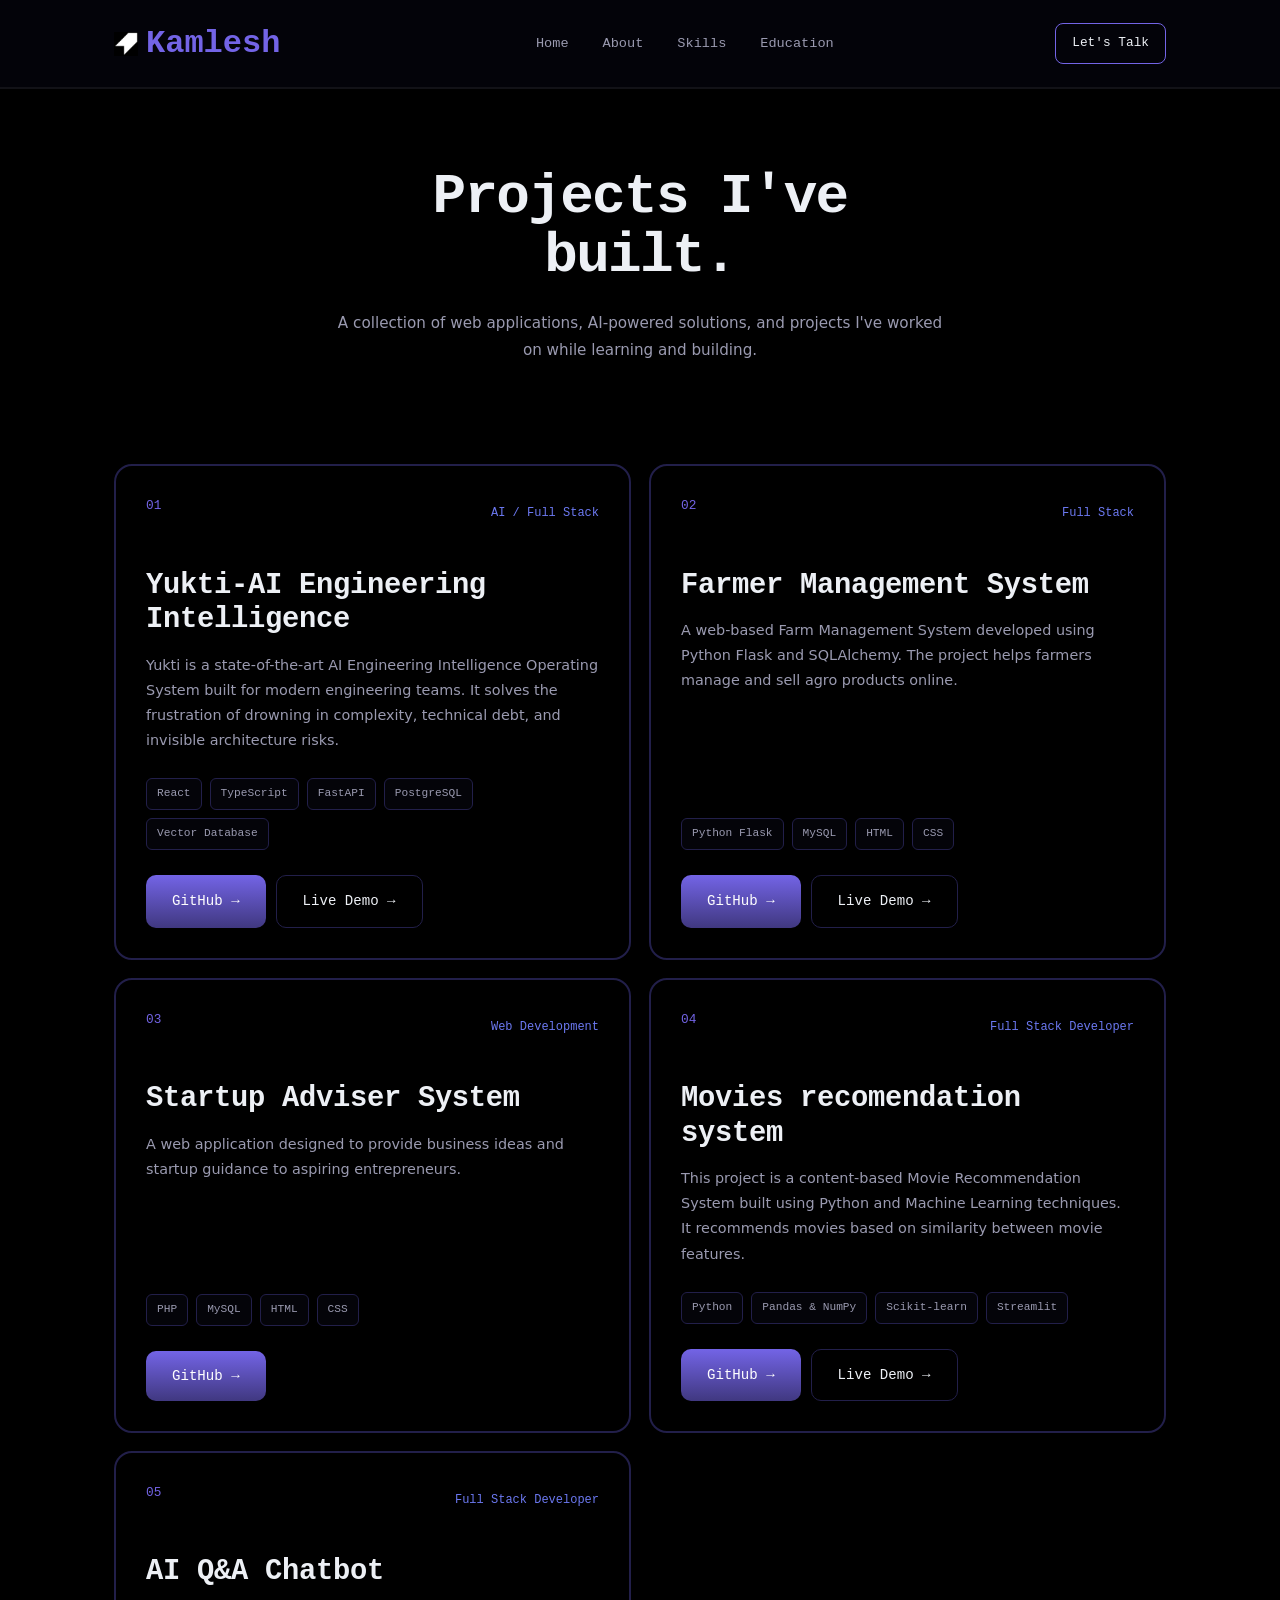
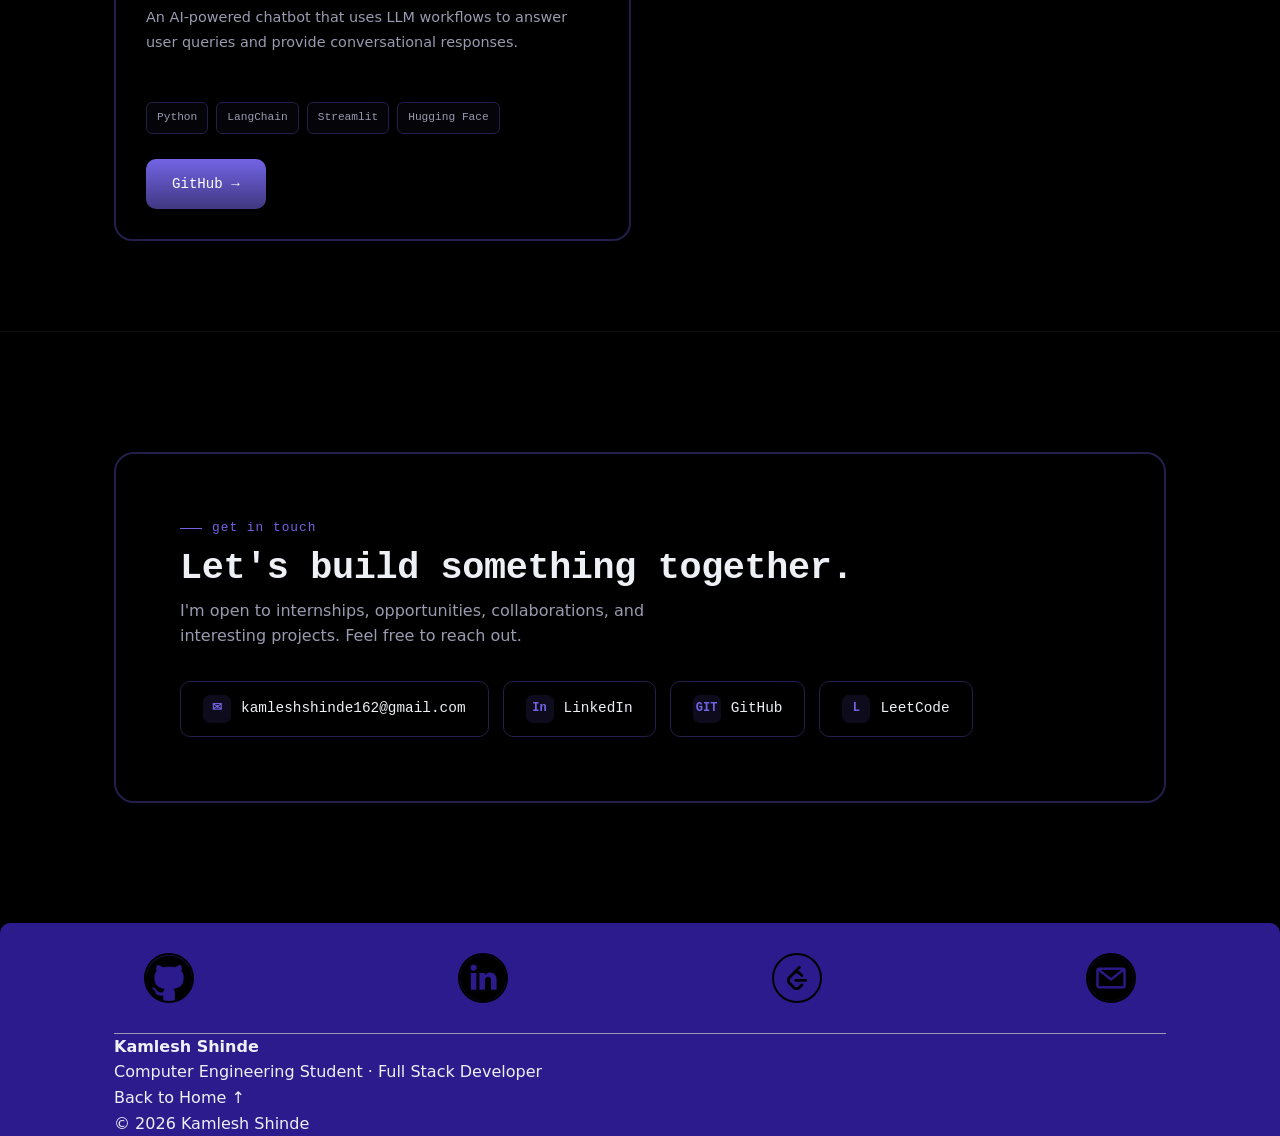
==== commit e818feb0: "footr logo" ====
--- a/pro.html
+++ b/pro.html
@@ -18,7 +18,9 @@
 
       <header>
     <div class="nav-inner">
-        <a href="index.html" class="logo"> Kamlesh  </a>
+         <a href="index.html" class="logo">
+        <img src="img/arr.png" alt="Kamlesh">
+        <span>Kamlesh</span>
       <nav>
         <ul>
           <li><a href="index.html">Home</a></li>
@@ -315,41 +317,67 @@
     <!-- ================= FOOTER ================= -->
 
     <footer class="footer">
-
         <div class="wrap">
-
             <div class="footer-content">
-
                 <div>
-
+                     <div class="footer-socials">
+
+                <a
+                    href="https://www.github.com/kamlesh-162"
+                    target="_blank"
+                    class="footer-social instagram"
+                    aria-label="github"
+                >
+                     <img src="img/github (1).png" alt="email" class="logo">
+                </a>
+
+                <a
+                    href="https://www.linkedin.com/in/kamlesh-shinde-57b35b283/"
+                    target="_blank"
+                    class="footer-social linkedin"
+                    aria-label="LinkedIn"
+                >
+                    <img src="img/linkedin (1).png" alt="email" class="logo">
+
+                </a>
+
+                <a
+                    href="https://leetcode.com/u/kamlesh162/"
+                    target="_blank"
+                    class="footer-social leetcode"
+                    aria-label="LeetCode"
+                >
+                  <img src="img/icons8-leetcode-24.png" alt="email" class="logo">
+
+                </a>
+
+                <a
+                    href="mailto:kamleshshinde162@gmail.com"
+                    class="footer-social email"
+                    aria-label="Email"
+                >
+                   <img src="img/email.png" alt="email" class="logo">
+
+                </a>
+
+            </div>
                     <strong>
                         Kamlesh Shinde
                     </strong>
-
                     <p>
                         Computer Engineering Student
                         · Full Stack Developer
                     </p>
-
                 </div>
-
                 <a href="index.html">
                     Back to Home ↑
                 </a>
-
-            </div>
-
-
+            </div>
             <div class="footer-bottom">
-
                 © 2026 Kamlesh Shinde
-
-            </div>
-
+            </div>
         </div>
-
     </footer>
-
  <script src="script.js"></script>
 </body>
 
--- a/style.css
+++ b/style.css
@@ -85,7 +85,16 @@
     font-weight:800;
     font-size:2rem;
     color:var(--text);
-  }
+    color:var(--text);
+     display: flex;
+    align-items: center;
+    gap: 8px;
+  }
+  .logo img {
+    width: 24px;
+    height: 24px;
+    object-fit: contain;
+}
   .logo span{color:var(--violet);}
   @media (max-width:720px){
     .logo{font-size:1.3rem;}
@@ -773,6 +782,42 @@
     /* max-width:1180px; */
     margin:0 auto;
   }
+    .footer-socials {
+    display: flex;
+    align-items: center;
+     justify-content: space-between;
+    width: 100%;
+    gap: 10px;
+    padding: 30px;
+    border-bottom: solid 1px var(--text-muted);
+}
+
+.footer-social {
+    width: 50px;
+    height:50px;
+
+    border: 2px solid var(--bg);
+    border-radius: 50%;
+
+    display: flex;
+    align-items: center;
+    justify-content: center;
+
+    color: var(--bg);
+    text-decoration: none;
+
+    font-family: var(--mono);
+    font-size: .75rem;
+
+    transition: .25s ease;
+}
+
+.footer-social:hover {
+    color: var(--text);
+    border-color: var(--violet);
+    transform: translateY(-3px);
+    box-shadow: 0 0 15px rgba(115,100,230,.2);
+}
  @media (max-width:720px){
     .foot{
        padding:28px clamp(60px,5vw,4px) 40px;
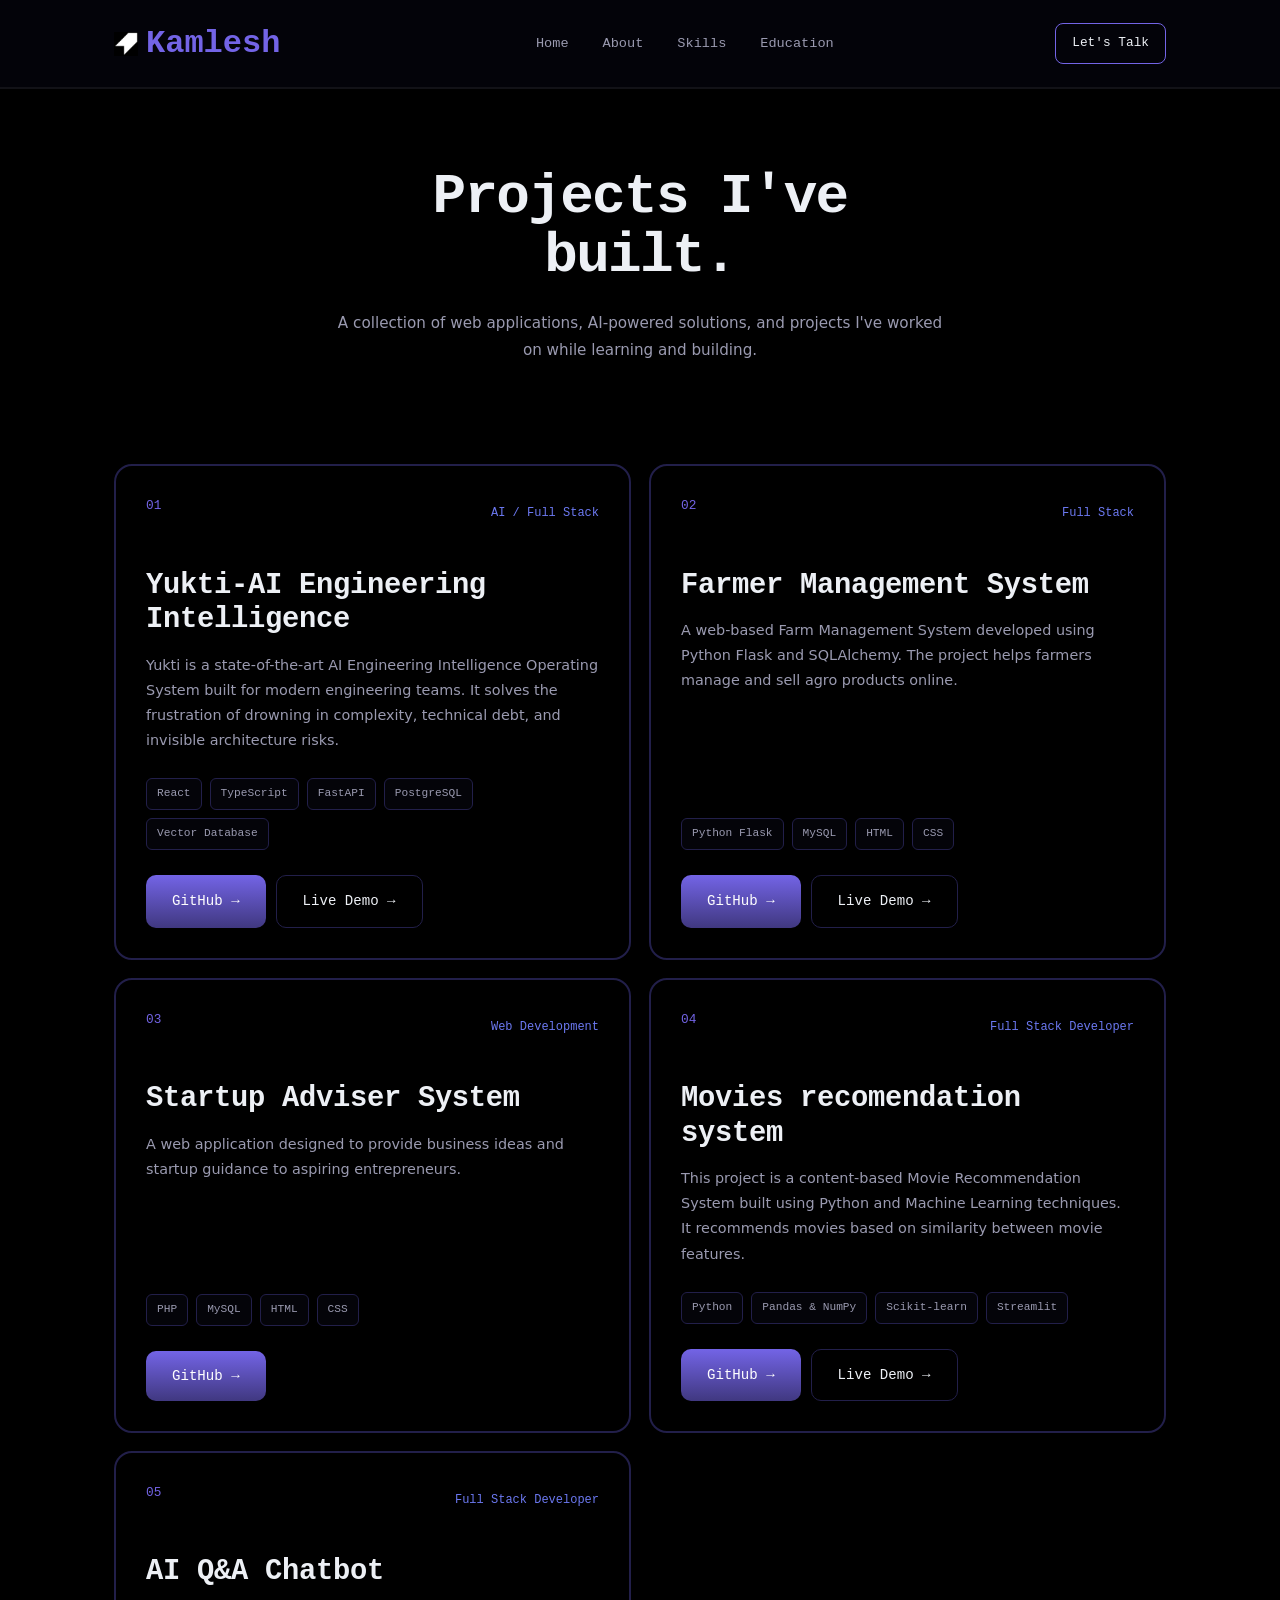
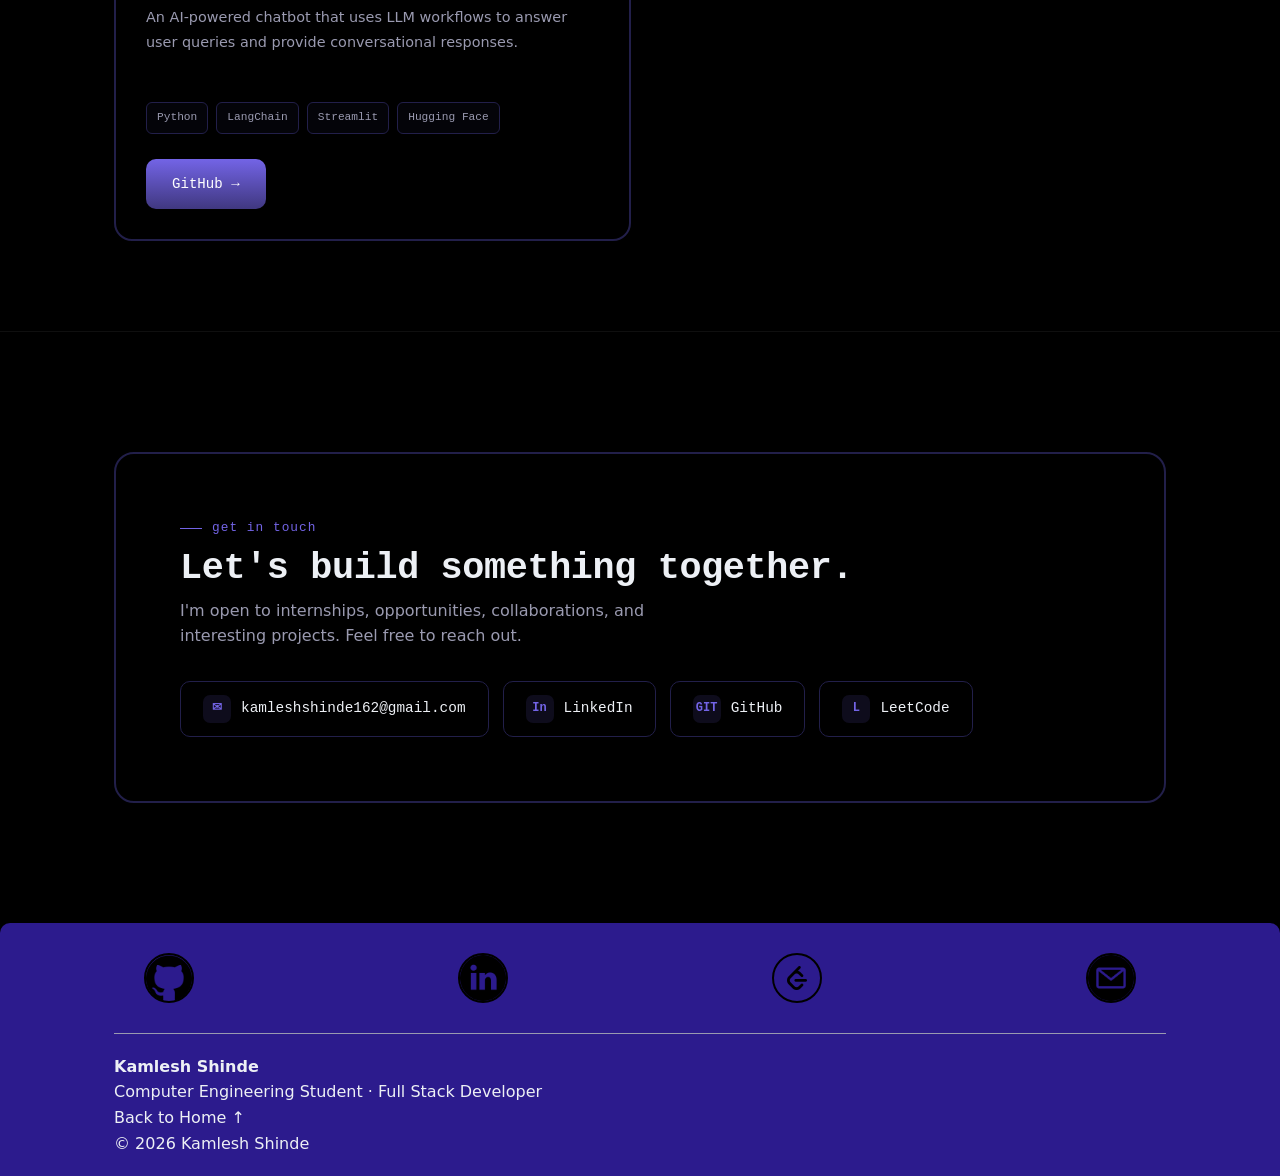
==== commit 73f8f76f: "footr logo" ====
--- a/pro.html
+++ b/pro.html
@@ -319,7 +319,7 @@
     <footer class="footer">
         <div class="wrap">
             <div class="footer-content">
-                <div>
+               
                      <div class="footer-socials">
 
                 <a
@@ -361,6 +361,7 @@
                 </a>
 
             </div>
+             <div class="footer-info">
                     <strong>
                         Kamlesh Shinde
                     </strong>
--- a/style.css
+++ b/style.css
@@ -770,6 +770,12 @@
     
     border-radius: 10px 10px 0px 0px ;
   }
+  .footer-info{
+    padding-top: 20px;
+  }
+  .footer-bottom{
+    padding-bottom: 20px;
+  }
   .foot{
      padding:28px clamp(160px,5vw,4px) 40px;
     display:flex;
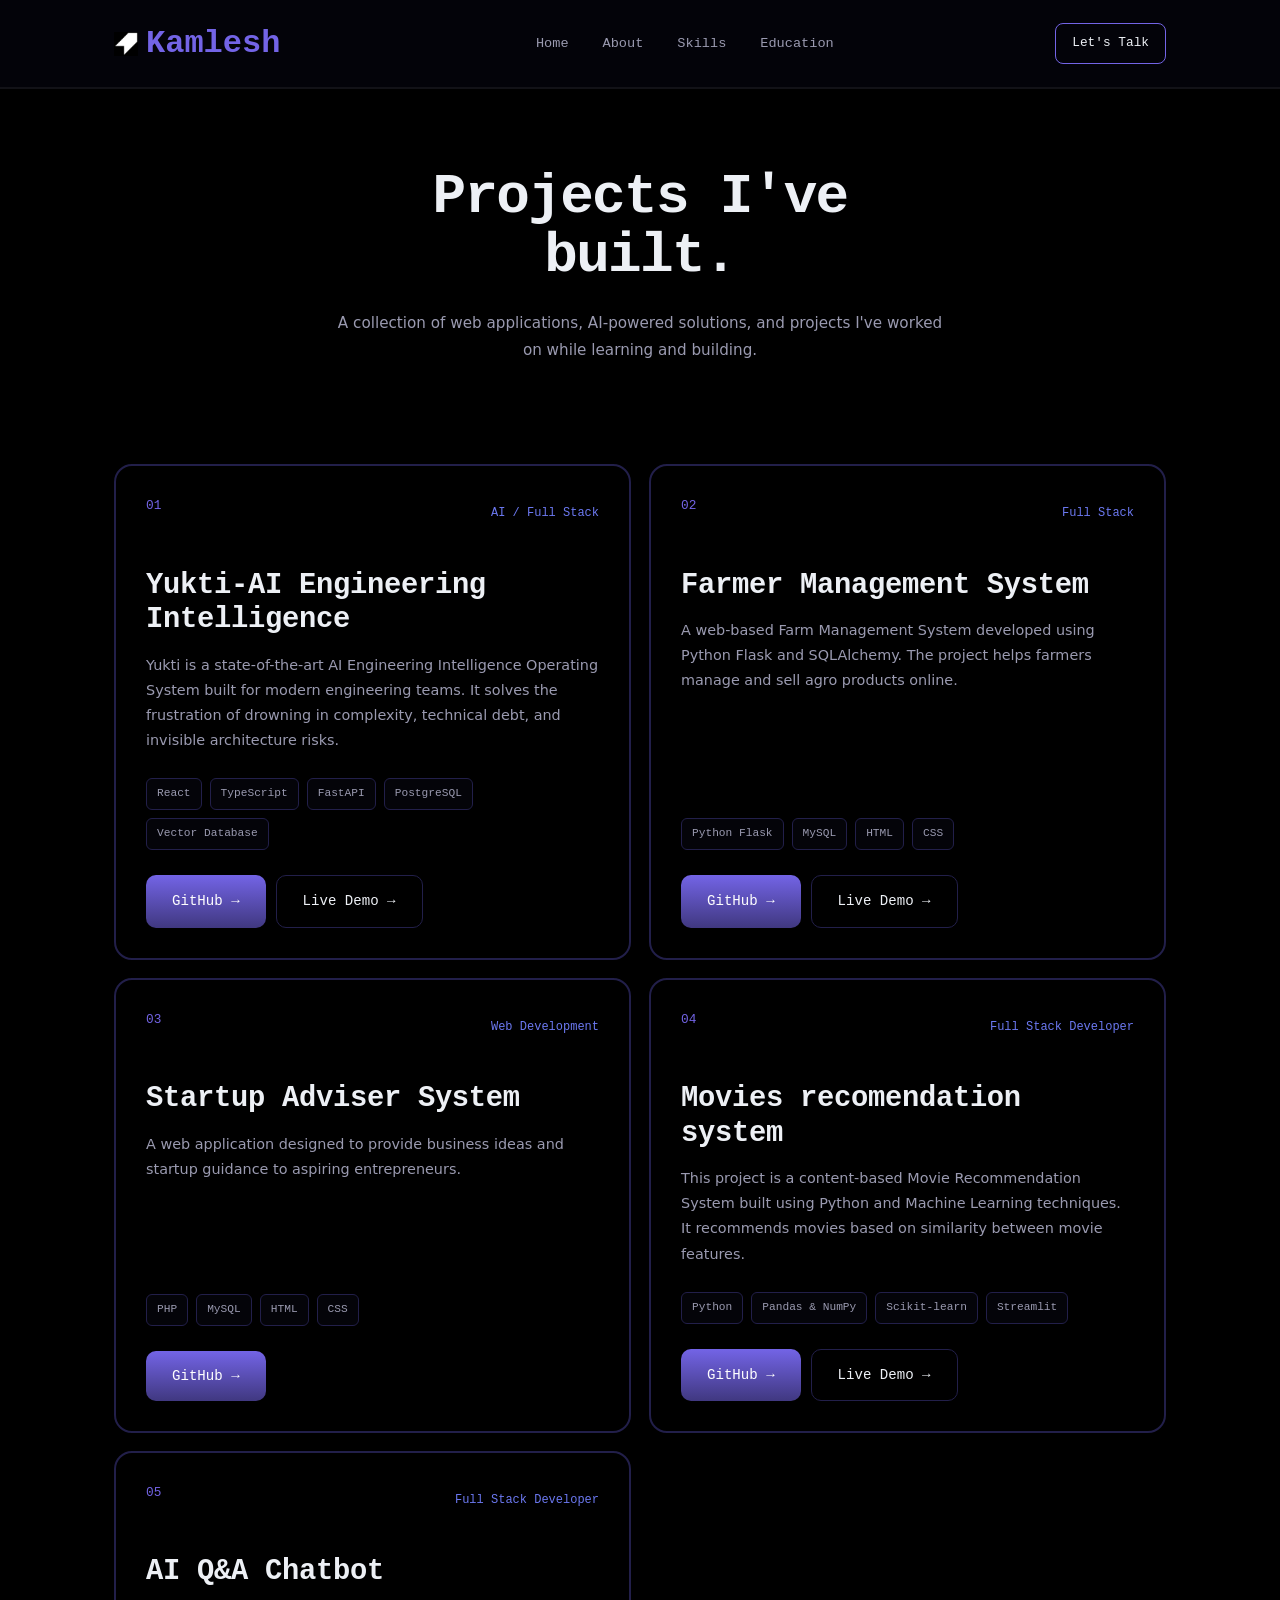
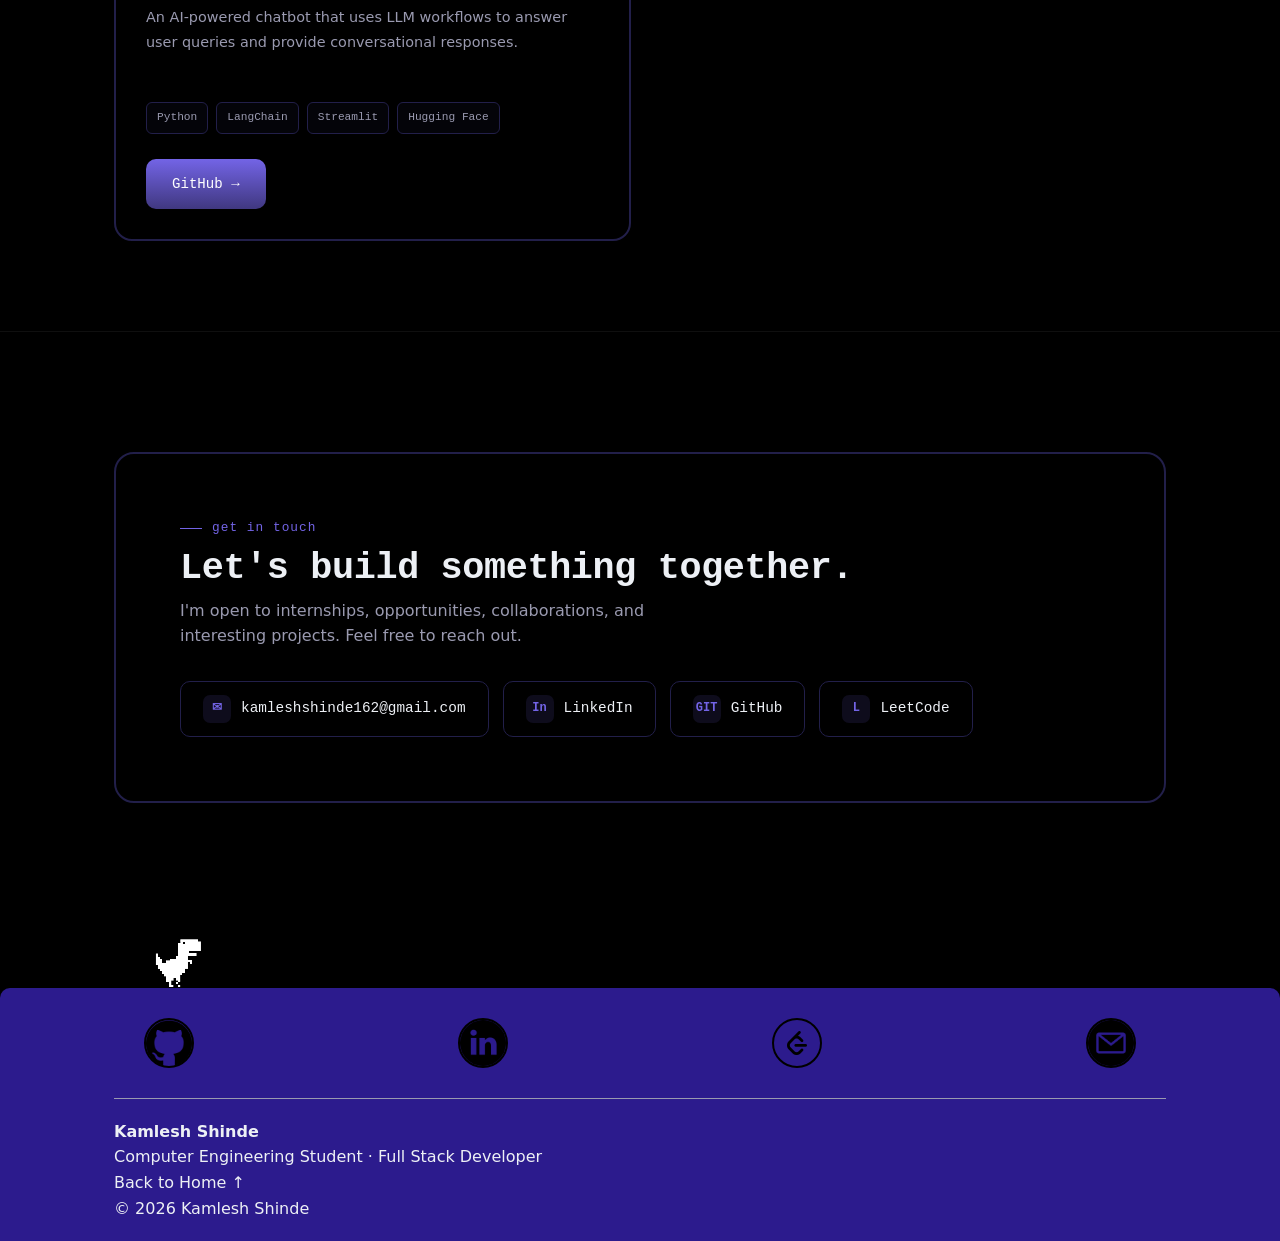
==== commit 32ddb735: "set dino animation" ====
--- a/pro.html
+++ b/pro.html
@@ -311,7 +311,20 @@
     </div>
   </section>
 
-    </main>
+  
+</main>
+    <div class="dino-outer" id="dinoOuter">
+     <div class="dino-inner" id="dinoInner">
+
+        <img
+        src="img/OTrex1.png"
+        id="dino"
+        class="dino"
+        alt="Running dinosaur"
+        />
+
+     </div>
+    </div>
 
 
     <!-- ================= FOOTER ================= -->
--- a/style.css
+++ b/style.css
@@ -26,9 +26,17 @@
   }
   ::selection{background:var(--violet); color:#fff;}
 
-  @media (prefers-reduced-motion: reduce){
-    *{animation-duration:0.001ms !important; animation-iteration-count:1 !important; transition-duration:0.001ms !important; scroll-behavior:auto !important;}
-  }
+  @media (prefers-reduced-motion: reduce) {
+  *:not(.dino):not(.dino-inner) {
+    animation-duration: 0.001ms !important;
+    animation-iteration-count: 1 !important;
+    transition-duration: 0.001ms !important;
+  }
+
+  html {
+    scroll-behavior: auto !important;
+  }
+}
 
   a{color:inherit; text-decoration:none;}
   img{max-width:100%; display:block;}
@@ -381,8 +389,9 @@
   /* ---------- about ---------- */
   .about-grid{
     display:grid;
-    grid-template-columns:0.9fr 1.1fr;
+    grid-template-columns:1fr 380px;
     gap:clamp(30px,6vw,80px);
+    align-items: center;
   }
   @media (max-width:800px){ .about-grid{grid-template-columns:1fr;} }
 
@@ -420,6 +429,50 @@
     margin-top:8px;
   }
   .badge::before{content:"✓"; color:var(--violet);}
+
+  .js-profile {
+  display: flex;
+  justify-content: flex-end;
+  align-items: center;
+  width: 100%;
+ 
+}
+
+.js-pro {
+  width: 100%;
+  max-width: 380px;
+  height: 380px;
+  object-fit: cover;
+  object-position: center;
+  border-radius: 50%;
+  border: 3px solid var(--violet);
+  display: block;
+  transition: transform 0.3s ease;
+}
+.js-pro:hover {
+  transform: scale(1.03);
+}
+@media (max-width: 700px) {
+  .about-grid {
+    display: flex;
+    flex-direction: column;
+    gap: 25px;
+  }
+
+  /* Profile image at the top */
+  .about-grid > div:last-child {
+    order: -1;
+  }
+
+  .js-profile {
+    justify-content: center;
+  }
+
+  .js-pro {
+    width: 240px;
+    height: 240px;
+  }
+}
 
   /* ---------- skills ---------- */
   .skills-grid{
@@ -1129,4 +1182,65 @@
         transform 0.25s ease,
         border-color 0.2s ease,
         background 0.2s ease;
-}+}
+
+/* dino */
+
+/* Outer container: entire area is clickable */
+
+
+/* Dino strip above the main content and footer */
+.dino-outer {
+  position: relative;
+  z-index: 500;
+  isolation: isolate;
+  width: 100%;
+  height: 65px;
+  overflow: hidden;
+  /* margin-bottom: -1px; */
+  overflow: visible; /* Allow the dino to jump above the strip */
+  cursor: pointer;
+  /* border-bottom: 2px solid var(--border); */
+}
+
+.dino-inner {
+  position: relative;
+  width: 100%;
+  height: 100%;
+}
+
+.dino {
+  position: absolute;
+  left: 0;
+  bottom: 0;
+  z-index: 501;
+  width: 50px;
+  height: 50px;
+  object-fit: contain;
+  image-rendering: pixelated;
+  pointer-events: none;
+}
+
+/* Flip the dino when changing direction */
+.dino-inner.facing-left .dino {
+  transform: scaleX(-1);
+}
+
+/* Jump animation */
+.dino-inner.jumping .dino {
+  animation: dinoJump 0.5s ease-out;
+}
+
+@keyframes dinoJump {
+  0%, 100% {
+    translate: 0 0;
+  }
+
+  50% {
+    translate: 0 -40px;
+  }
+}
+
+
+
+
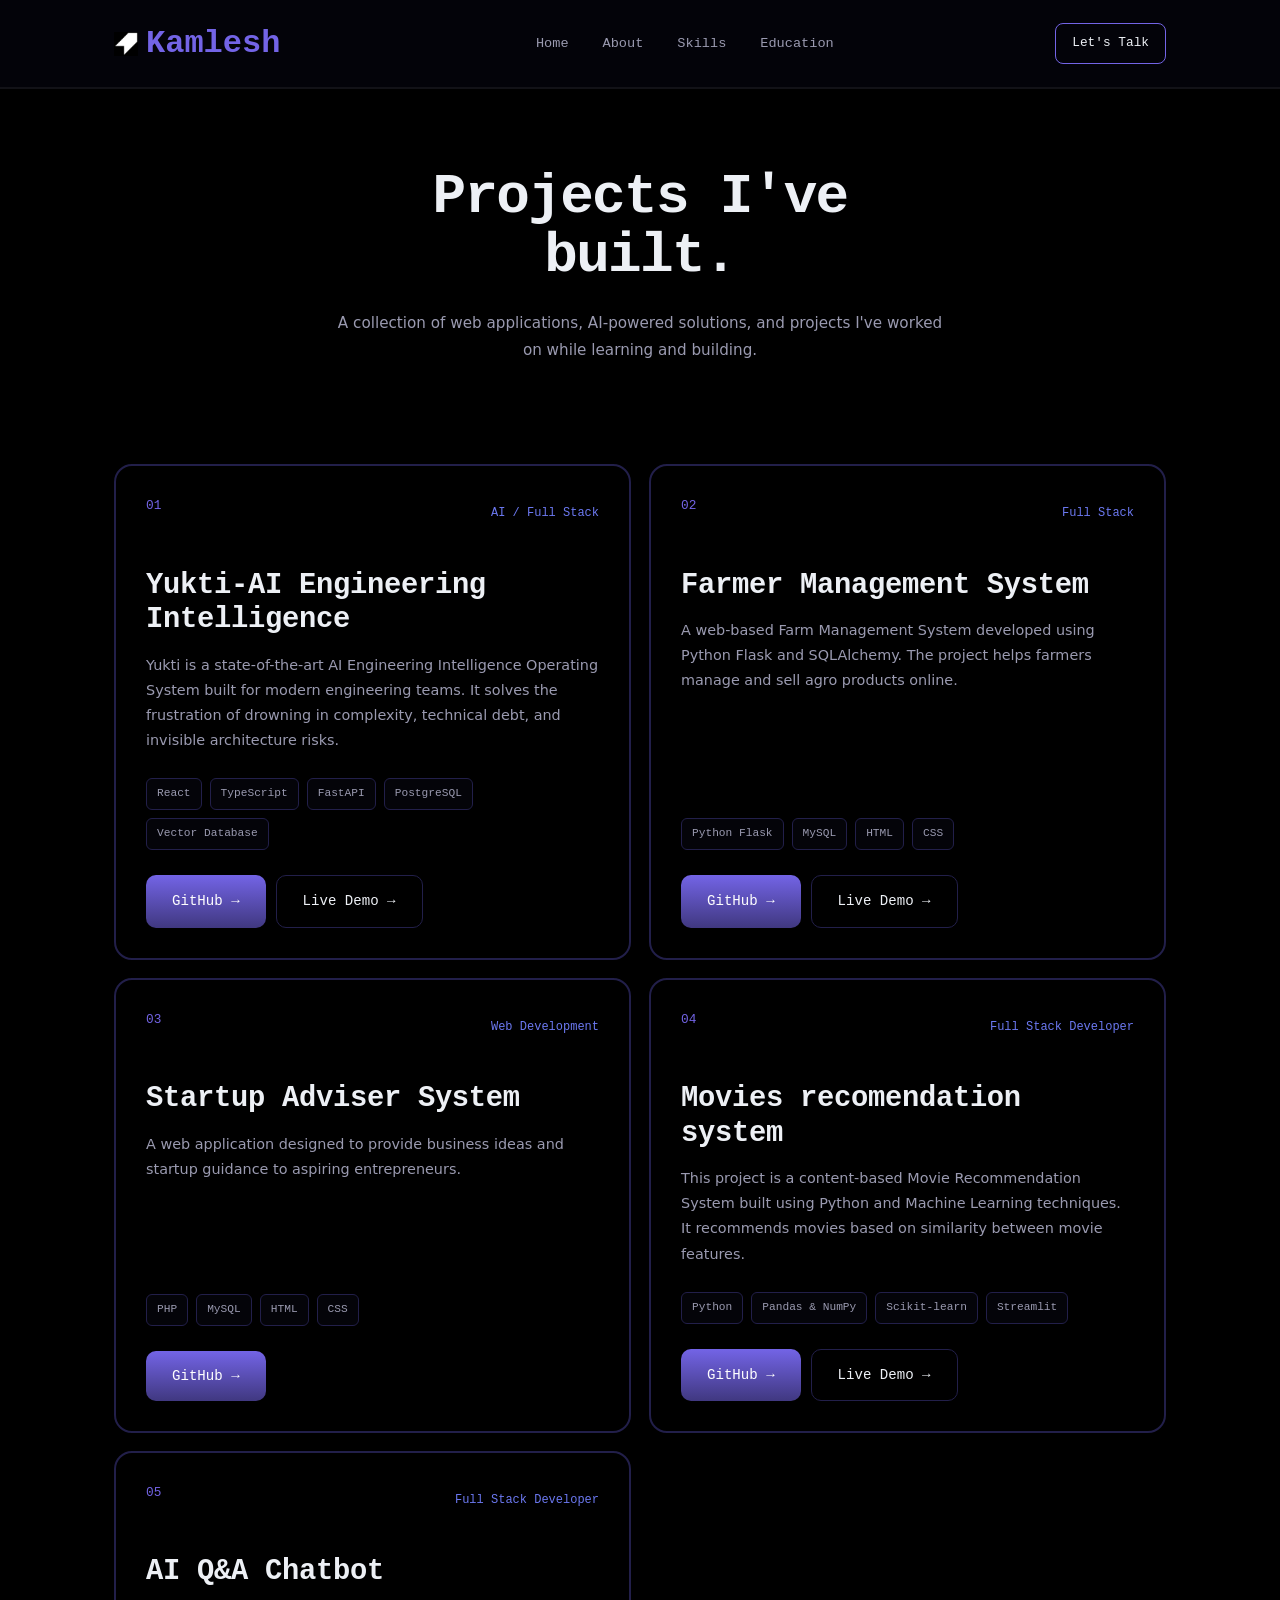
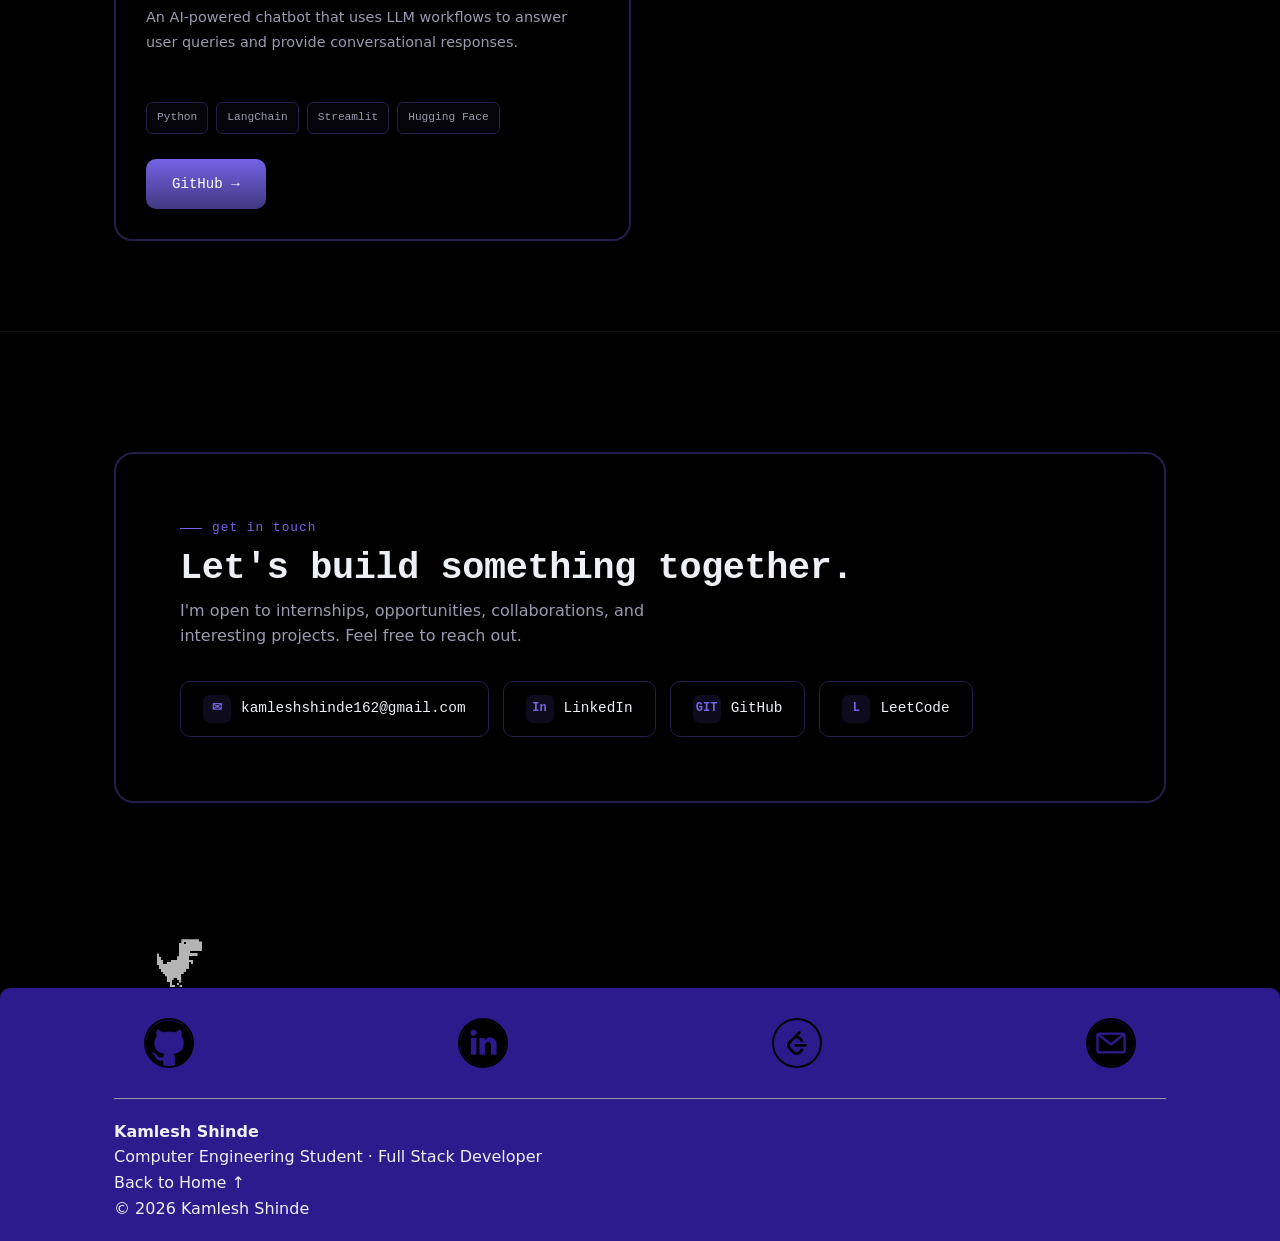
==== commit dd748df9: "set dino animation" ====
--- a/pro.html
+++ b/pro.html
@@ -317,7 +317,7 @@
      <div class="dino-inner" id="dinoInner">
 
         <img
-        src="img/OTrex1.png"
+        src="img/Dion/T1.png"
         id="dino"
         class="dino"
         alt="Running dinosaur"
--- a/style.css
+++ b/style.css
@@ -1241,6 +1241,25 @@
   }
 }
 
-
-
-
+.dino-outer,
+.dino-inner,
+.dino {
+  -webkit-user-select: none;
+  user-select: none;
+  -webkit-touch-callout: none;
+  -webkit-tap-highlight-color: transparent;
+}
+
+/* Make mobile taps feel like a game interaction */
+.dino-outer {
+  touch-action: manipulation;
+  cursor: pointer;
+}
+
+/* Prevent dragging the dino image */
+.dino {
+  -webkit-user-drag: none;
+  user-select: none;
+}
+
+
